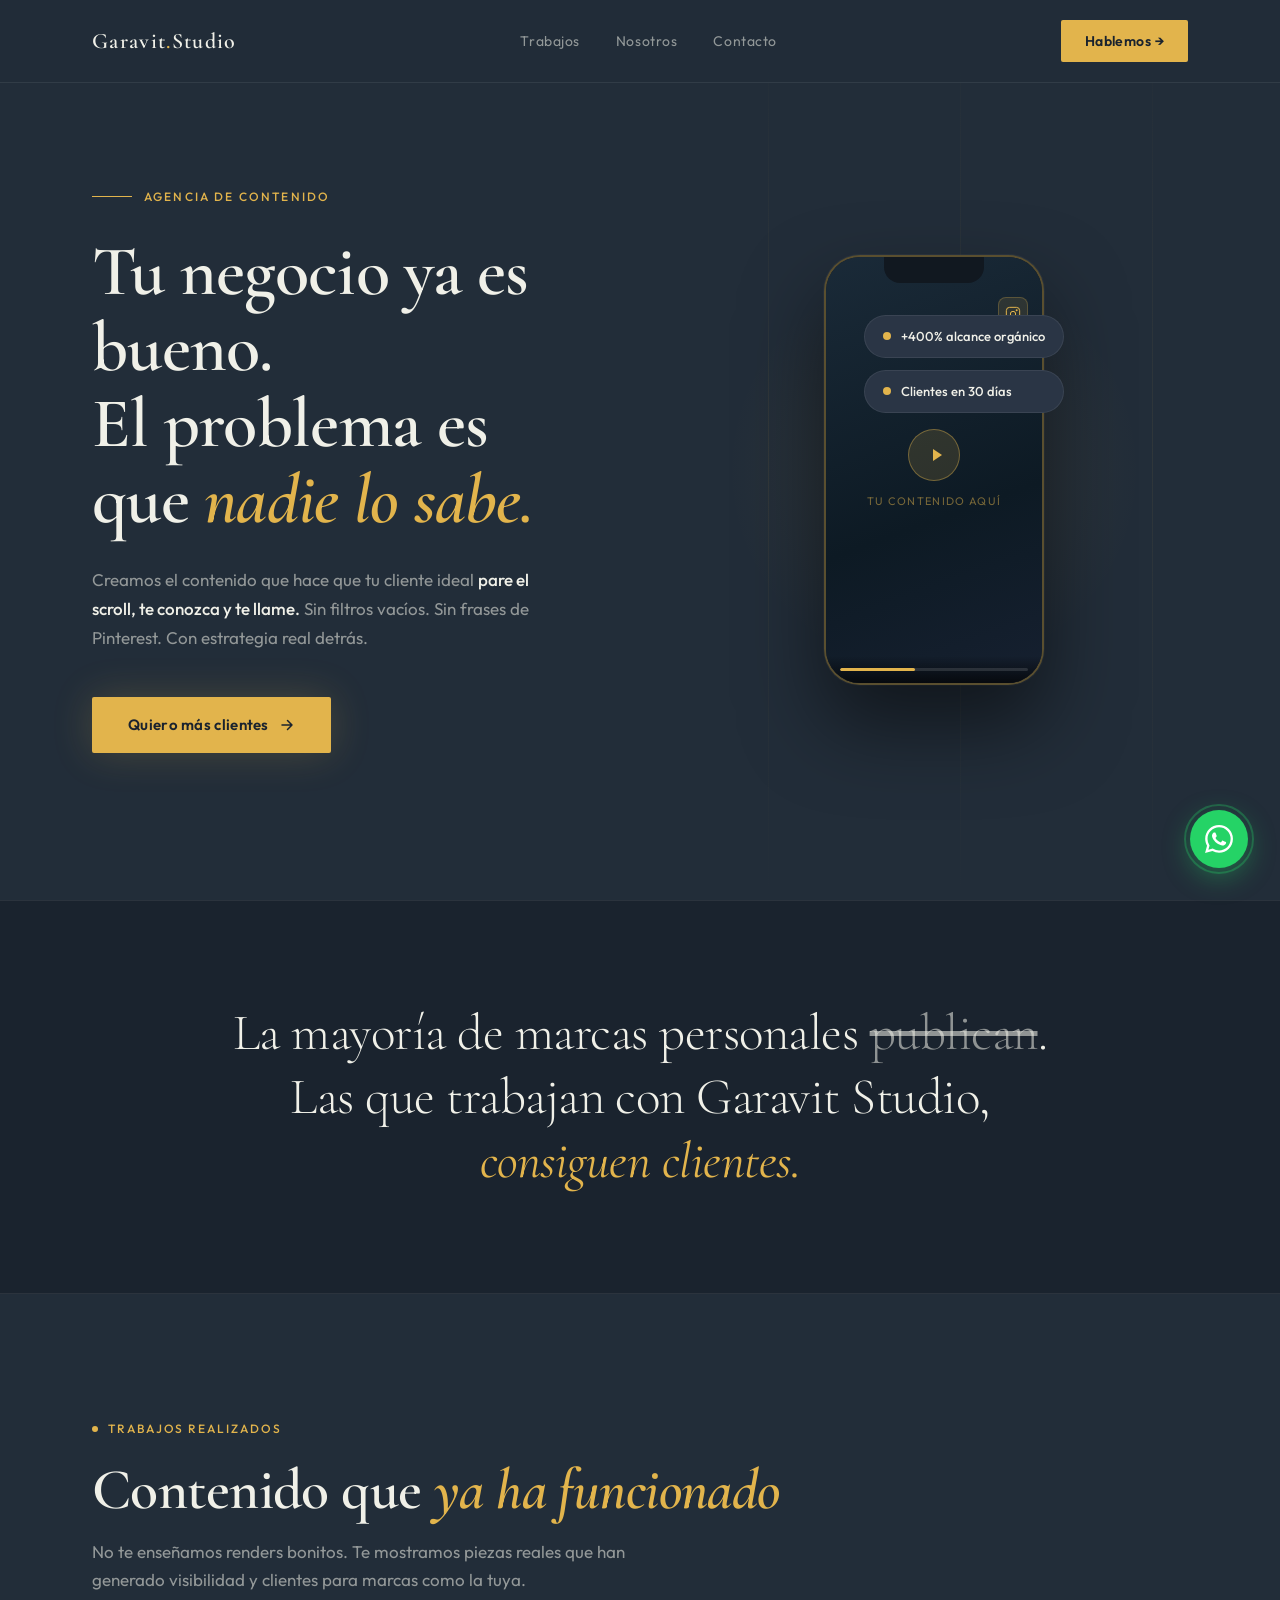
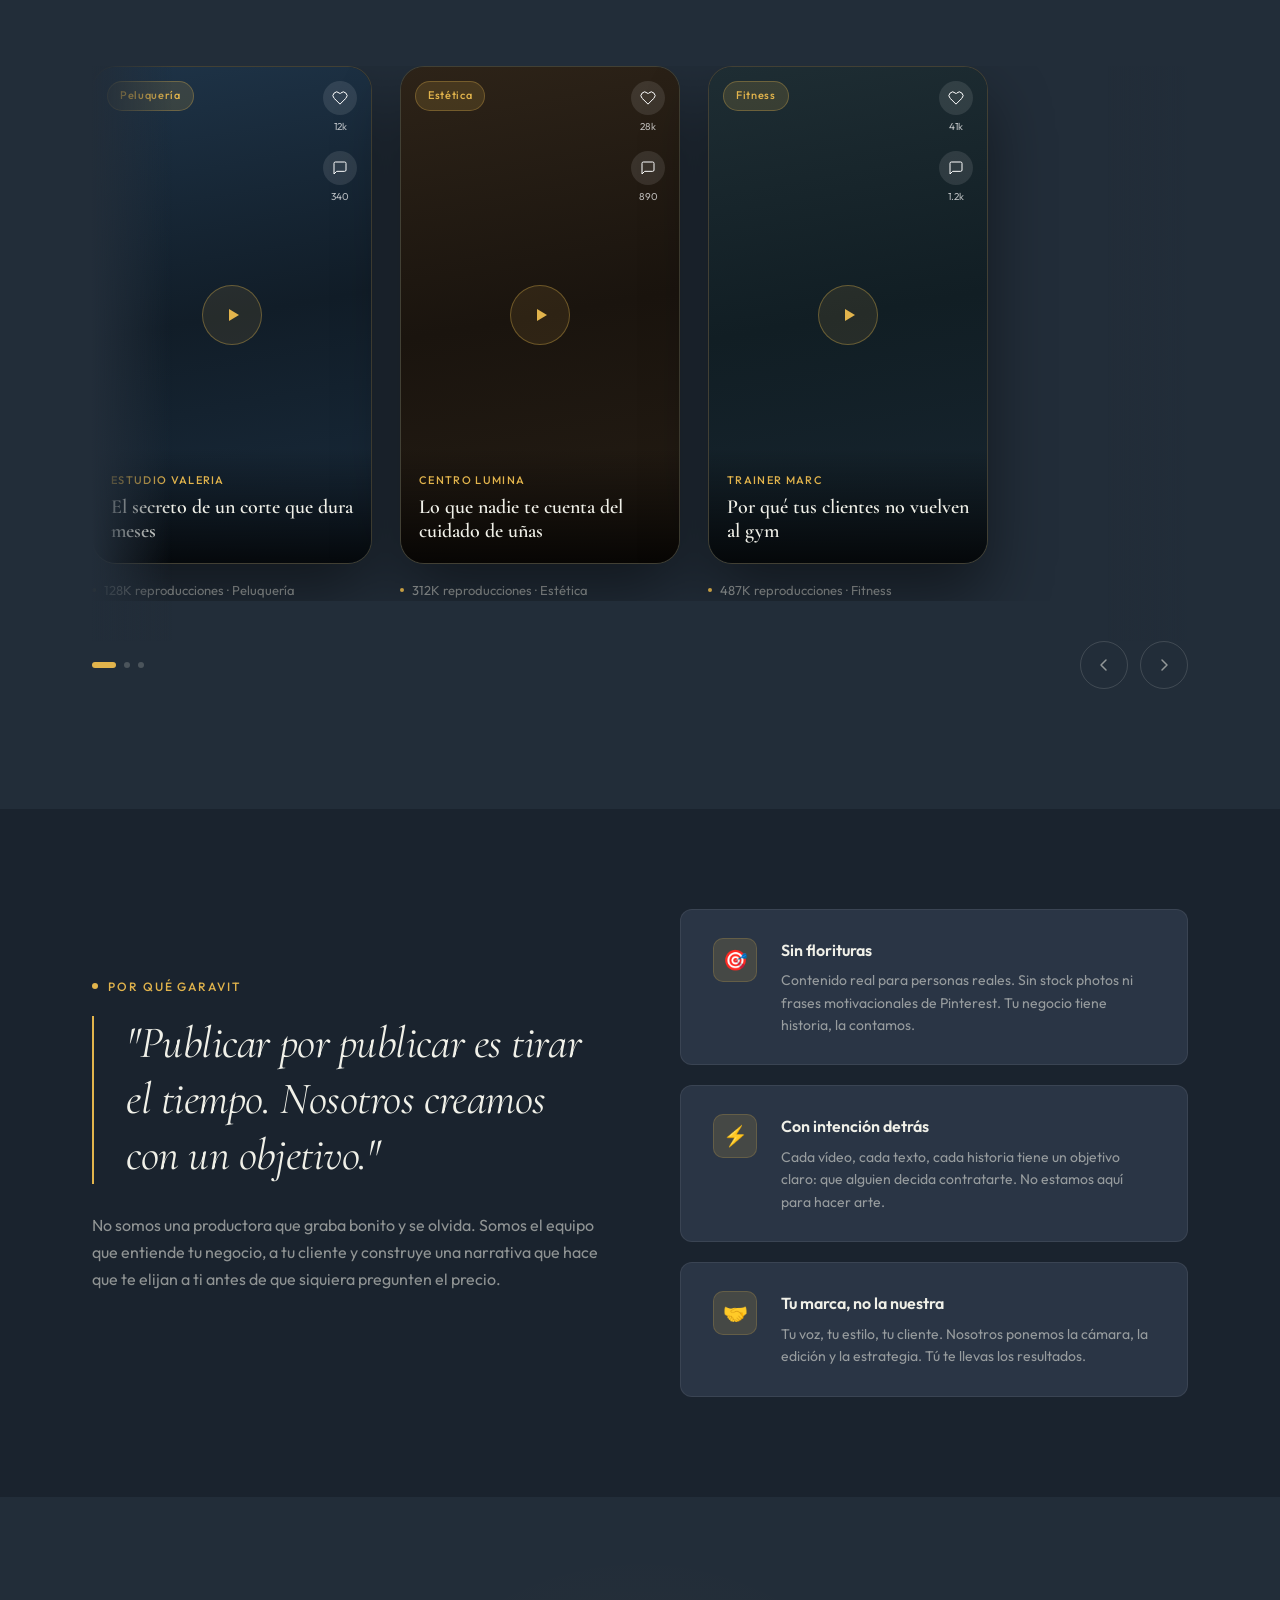
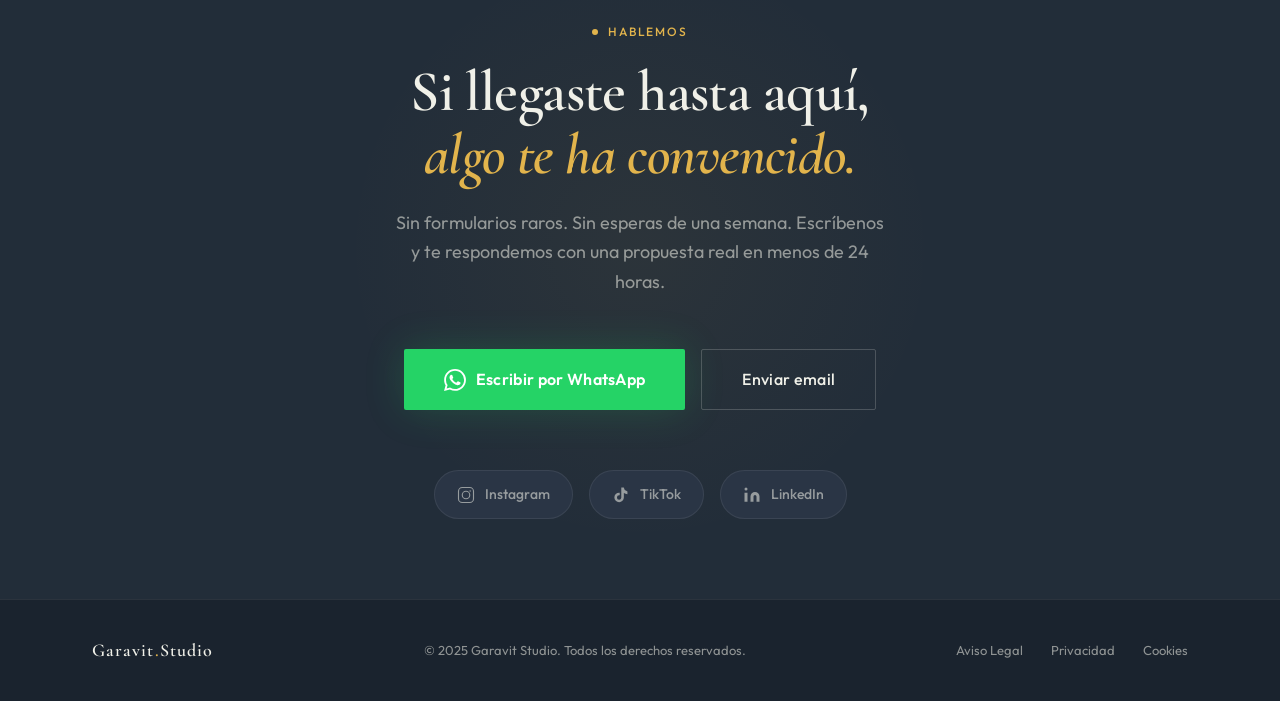
==== index.html @ 22a17174 "Initial commit of Garavit Studio" ====
<!DOCTYPE html>
<html lang="es">
<head>
  <meta charset="UTF-8">
  <meta name="viewport" content="width=device-width, initial-scale=1.0">
  <title>Garavit Studio — Contenido que convierte</title>

  <!-- Google Fonts -->
  <link rel="preconnect" href="https://fonts.googleapis.com">
  <link rel="preconnect" href="https://fonts.gstatic.com" crossorigin>
  <link href="https://fonts.googleapis.com/css2?family=Cormorant+Garamond:ital,wght@0,300;0,400;0,600;1,300;1,400;1,600&family=Outfit:wght@300;400;500;600&display=swap" rel="stylesheet">

  <!-- Estilos -->
  <link rel="stylesheet" href="css/styles.css">
</head>
<body>

<!-- ═══════════════════════════════════════════════
     NAV
═══════════════════════════════════════════════ -->
<nav>
  <div class="inner">
    <a href="#inicio" class="logo">Garavit<span>.</span>Studio</a>
    <ul>
      <li><a href="#trabajos">Trabajos</a></li>
      <li><a href="#diferencial">Nosotros</a></li>
      <li><a href="#contacto">Contacto</a></li>
    </ul>
    <a href="https://wa.me/34643981922?text=Hola%2C%20quiero%20más%20info%20sobre%20Garavit%20Studio"
       class="nav-cta" target="_blank">Hablemos →</a>
  </div>
</nav>

<!-- ═══════════════════════════════════════════════
     HERO
═══════════════════════════════════════════════ -->
<section id="inicio">
  <div class="hero-lines">
    <div class="hero-line"></div>
    <div class="hero-line"></div>
    <div class="hero-line"></div>
  </div>
  <div class="container">
    <div class="hero-grid">

      <!-- Texto -->
      <div>
        <div class="hero-eyebrow reveal">
          <div class="line"></div>
          <span>Agencia de Contenido</span>
        </div>
        <h1 class="reveal reveal-delay-1">
          Tu negocio ya es bueno.<br>
          El problema es que <em>nadie lo sabe.</em>
        </h1>
        <p class="hero-sub reveal reveal-delay-2">
          Creamos el contenido que hace que tu cliente ideal
          <strong>pare el scroll, te conozca y te llame.</strong>
          Sin filtros vacíos. Sin frases de Pinterest.
          Con estrategia real detrás.
        </p>
        <div class="reveal reveal-delay-3">
          <a href="https://wa.me/34643981922?text=Hola%2C%20quiero%20m%C3%A1s%20info"
             class="btn-primary" target="_blank">
            Quiero más clientes
            <svg width="16" height="16" viewBox="0 0 16 16" fill="none">
              <path d="M3 8H13M13 8L8.5 3.5M13 8L8.5 12.5"
                stroke="currentColor" stroke-width="1.5"
                stroke-linecap="round" stroke-linejoin="round"/>
            </svg>
          </a>
        </div>
      </div>

      <!-- Mock teléfono -->
      <div class="hero-visual reveal reveal-delay-2">
        <div class="hero-blob"></div>
        <div class="hero-phone-wrap">
          <div class="phone-frame">
            <div class="phone-notch"></div>
            <div class="phone-video-placeholder">
              <div class="phone-play">
                <svg width="20" height="20" viewBox="0 0 20 20" fill="none">
                  <path d="M7 4L16 10L7 16V4Z" fill="#e2b44c"/>
                </svg>
              </div>
              <span class="phone-label">Tu contenido aquí</span>
            </div>
            <div class="phone-reel-icon">
              <svg width="16" height="16" viewBox="0 0 24 24" fill="none">
                <rect x="2" y="2" width="20" height="20" rx="5"
                  stroke="#e2b44c" stroke-width="1.5"/>
                <circle cx="12" cy="12" r="4"
                  stroke="#e2b44c" stroke-width="1.5"/>
                <circle cx="17.5" cy="6.5" r="1.5" fill="#e2b44c"/>
              </svg>
            </div>
            <div class="phone-bottom">
              <div class="phone-bottom-bar"></div>
            </div>
          </div>
          <div class="stat-pills">
            <div class="stat-pill">
              <div class="stat-dot"></div>
              <span>+400% alcance orgánico</span>
            </div>
            <div class="stat-pill">
              <div class="stat-dot"></div>
              <span>Clientes en 30 días</span>
            </div>
          </div>
        </div>
      </div>

    </div>
  </div>
</section>

<!-- ═══════════════════════════════════════════════
     MANIFESTO
═══════════════════════════════════════════════ -->
<section id="manifesto">
  <div class="container">
    <p class="manifesto-text reveal">
      La mayoría de marcas personales <span class="strike">publican</span>.<br>
      Las que trabajan con Garavit Studio,
      <span class="accent">consiguen clientes.</span>
    </p>
  </div>
</section>

<!-- ═══════════════════════════════════════════════
     TRABAJOS
═══════════════════════════════════════════════ -->
<section id="trabajos">
  <div class="container">
    <div class="section-header">
      <div class="section-tag reveal">
        <div class="dot"></div>
        <span>Trabajos realizados</span>
      </div>
      <h2 class="reveal reveal-delay-1">Contenido que <em>ya ha funcionado</em></h2>
      <p class="section-desc reveal reveal-delay-2">
        No te enseñamos renders bonitos. Te mostramos piezas reales
        que han generado visibilidad y clientes para marcas como la tuya.
      </p>
    </div>

    <!-- SLIDER -->
    <div class="reels-slider-wrap reveal">
      <div class="reels-track-outer" id="reelsOuter">
        <div class="reels-track" id="reelsTrack">

          <!-- REEL 1 -->
          <div class="reel-card">
            <div class="reel-phone">
              <div style="background:linear-gradient(170deg,#1e3347 0%,#111d28 50%,#1a2c3d 100%);
                          position:absolute;inset:0;
                          display:flex;align-items:center;justify-content:center;">
                <div class="reel-play-btn">
                  <svg width="22" height="22" viewBox="0 0 22 22" fill="none">
                    <path d="M8 5L18 11L8 17V5Z" fill="#e2b44c"/>
                  </svg>
                </div>
              </div>
              <div class="reel-tag">Peluquería</div>
              <div class="reel-top">
                <div class="reel-action">
                  <div class="reel-action-icon">
                    <svg width="16" height="16" viewBox="0 0 24 24" fill="none">
                      <path d="M20.84 4.61a5.5 5.5 0 0 0-7.78 0L12 5.67l-1.06-1.06
                               a5.5 5.5 0 0 0-7.78 7.78l1.06 1.06L12 21.23l7.78-7.78
                               1.06-1.06a5.5 5.5 0 0 0 0-7.78z"
                        stroke="#fff" stroke-width="1.5"/>
                    </svg>
                  </div>
                  <span>12k</span>
                </div>
                <div class="reel-action">
                  <div class="reel-action-icon">
                    <svg width="16" height="16" viewBox="0 0 24 24" fill="none">
                      <path d="M21 15a2 2 0 0 1-2 2H7l-4 4V5a2 2 0 0 1 2-2h14a2 2 0 0 1 2 2z"
                        stroke="#fff" stroke-width="1.5"/>
                    </svg>
                  </div>
                  <span>340</span>
                </div>
              </div>
              <div class="reel-overlay">
                <p class="reel-client">Estudio Valeria</p>
                <p class="reel-title">El secreto de un corte que dura meses</p>
              </div>
            </div>
            <div class="reel-meta">
              <div class="reel-meta-dot"></div>
              <span>128K reproducciones · Peluquería</span>
            </div>
          </div>

          <!-- REEL 2 -->
          <div class="reel-card">
            <div class="reel-phone">
              <div style="background:linear-gradient(170deg,#2d2318 0%,#1a140e 50%,#251d14 100%);
                          position:absolute;inset:0;
                          display:flex;align-items:center;justify-content:center;">
                <div class="reel-play-btn">
                  <svg width="22" height="22" viewBox="0 0 22 22" fill="none">
                    <path d="M8 5L18 11L8 17V5Z" fill="#e2b44c"/>
                  </svg>
                </div>
              </div>
              <div class="reel-tag">Estética</div>
              <div class="reel-top">
                <div class="reel-action">
                  <div class="reel-action-icon">
                    <svg width="16" height="16" viewBox="0 0 24 24" fill="none">
                      <path d="M20.84 4.61a5.5 5.5 0 0 0-7.78 0L12 5.67l-1.06-1.06
                               a5.5 5.5 0 0 0-7.78 7.78l1.06 1.06L12 21.23l7.78-7.78
                               1.06-1.06a5.5 5.5 0 0 0 0-7.78z"
                        stroke="#fff" stroke-width="1.5"/>
                    </svg>
                  </div>
                  <span>28k</span>
                </div>
                <div class="reel-action">
                  <div class="reel-action-icon">
                    <svg width="16" height="16" viewBox="0 0 24 24" fill="none">
                      <path d="M21 15a2 2 0 0 1-2 2H7l-4 4V5a2 2 0 0 1 2-2h14a2 2 0 0 1 2 2z"
                        stroke="#fff" stroke-width="1.5"/>
                    </svg>
                  </div>
                  <span>890</span>
                </div>
              </div>
              <div class="reel-overlay">
                <p class="reel-client">Centro Lumina</p>
                <p class="reel-title">Lo que nadie te cuenta del cuidado de uñas</p>
              </div>
            </div>
            <div class="reel-meta">
              <div class="reel-meta-dot"></div>
              <span>312K reproducciones · Estética</span>
            </div>
          </div>

          <!-- REEL 3 -->
          <div class="reel-card">
            <div class="reel-phone">
              <div style="background:linear-gradient(170deg,#1e2d33 0%,#111e24 50%,#172530 100%);
                          position:absolute;inset:0;
                          display:flex;align-items:center;justify-content:center;">
                <div class="reel-play-btn">
                  <svg width="22" height="22" viewBox="0 0 22 22" fill="none">
                    <path d="M8 5L18 11L8 17V5Z" fill="#e2b44c"/>
                  </svg>
                </div>
              </div>
              <div class="reel-tag">Fitness</div>
              <div class="reel-top">
                <div class="reel-action">
                  <div class="reel-action-icon">
                    <svg width="16" height="16" viewBox="0 0 24 24" fill="none">
                      <path d="M20.84 4.61a5.5 5.5 0 0 0-7.78 0L12 5.67l-1.06-1.06
                               a5.5 5.5 0 0 0-7.78 7.78l1.06 1.06L12 21.23l7.78-7.78
                               1.06-1.06a5.5 5.5 0 0 0 0-7.78z"
                        stroke="#fff" stroke-width="1.5"/>
                    </svg>
                  </div>
                  <span>41k</span>
                </div>
                <div class="reel-action">
                  <div class="reel-action-icon">
                    <svg width="16" height="16" viewBox="0 0 24 24" fill="none">
                      <path d="M21 15a2 2 0 0 1-2 2H7l-4 4V5a2 2 0 0 1 2-2h14a2 2 0 0 1 2 2z"
                        stroke="#fff" stroke-width="1.5"/>
                    </svg>
                  </div>
                  <span>1.2k</span>
                </div>
              </div>
              <div class="reel-overlay">
                <p class="reel-client">Trainer Marc</p>
                <p class="reel-title">Por qué tus clientes no vuelven al gym</p>
              </div>
            </div>
            <div class="reel-meta">
              <div class="reel-meta-dot"></div>
              <span>487K reproducciones · Fitness</span>
            </div>
          </div>

        </div><!-- /reelsTrack -->
      </div><!-- /reelsOuter -->

      <!-- Controles slider -->
      <div class="slider-nav">
        <div class="slider-dots" id="sliderDots">
          <div class="slider-dot active" data-index="0"></div>
          <div class="slider-dot"        data-index="1"></div>
          <div class="slider-dot"        data-index="2"></div>
        </div>
        <div class="slider-arrows">
          <button class="slider-arrow" id="prevBtn" aria-label="Anterior">
            <svg width="18" height="18" viewBox="0 0 18 18" fill="none">
              <path d="M11 4L6 9L11 14"
                stroke="currentColor" stroke-width="1.5"
                stroke-linecap="round" stroke-linejoin="round"/>
            </svg>
          </button>
          <button class="slider-arrow" id="nextBtn" aria-label="Siguiente">
            <svg width="18" height="18" viewBox="0 0 18 18" fill="none">
              <path d="M7 4L12 9L7 14"
                stroke="currentColor" stroke-width="1.5"
                stroke-linecap="round" stroke-linejoin="round"/>
            </svg>
          </button>
        </div>
      </div>

    </div><!-- /reels-slider-wrap -->
  </div>
</section>

<!-- ═══════════════════════════════════════════════
     DIFERENCIAL
═══════════════════════════════════════════════ -->
<section id="diferencial">
  <div class="container">
    <div class="diff-grid">

      <div>
        <div class="section-tag reveal">
          <div class="dot"></div>
          <span>Por qué Garavit</span>
        </div>
        <blockquote class="diff-quote reveal reveal-delay-1">
          "Publicar por publicar es tirar el tiempo. Nosotros creamos con un objetivo."
        </blockquote>
        <p class="diff-sub reveal reveal-delay-2">
          No somos una productora que graba bonito y se olvida.
          Somos el equipo que entiende tu negocio, a tu cliente
          y construye una narrativa que hace que te elijan a ti
          antes de que siquiera pregunten el precio.
        </p>
      </div>

      <div class="diff-cards">
        <div class="diff-card reveal reveal-delay-1">
          <div class="diff-icon">🎯</div>
          <div>
            <p class="diff-card-title">Sin florituras</p>
            <p class="diff-card-text">
              Contenido real para personas reales. Sin stock photos ni frases
              motivacionales de Pinterest. Tu negocio tiene historia, la contamos.
            </p>
          </div>
        </div>
        <div class="diff-card reveal reveal-delay-2">
          <div class="diff-icon">⚡</div>
          <div>
            <p class="diff-card-title">Con intención detrás</p>
            <p class="diff-card-text">
              Cada vídeo, cada texto, cada historia tiene un objetivo claro:
              que alguien decida contratarte. No estamos aquí para hacer arte.
            </p>
          </div>
        </div>
        <div class="diff-card reveal reveal-delay-3">
          <div class="diff-icon">🤝</div>
          <div>
            <p class="diff-card-title">Tu marca, no la nuestra</p>
            <p class="diff-card-text">
              Tu voz, tu estilo, tu cliente. Nosotros ponemos la cámara,
              la edición y la estrategia. Tú te llevas los resultados.
            </p>
          </div>
        </div>
      </div>

    </div>
  </div>
</section>

<!-- ═══════════════════════════════════════════════
     CONTACTO
═══════════════════════════════════════════════ -->
<section id="contacto">
  <div class="contact-glow"></div>
  <div class="container">
    <div class="contact-inner">

      <div class="section-tag reveal" style="justify-content:center;">
        <div class="dot"></div>
        <span>Hablemos</span>
      </div>
      <h2 class="reveal reveal-delay-1">
        Si llegaste hasta aquí,<br>
        <em>algo te ha convencido.</em>
      </h2>
      <p class="reveal reveal-delay-2">
        Sin formularios raros. Sin esperas de una semana.
        Escríbenos y te respondemos con una propuesta real en menos de 24 horas.
      </p>

      <div class="contact-actions reveal reveal-delay-3">
        <a href="https://wa.me/34643981922?text=Hola%2C%20me%20interesa%20Garavit%20Studio"
           class="btn-whatsapp" target="_blank">
          <svg width="22" height="22" viewBox="0 0 24 24" fill="white">
            <path d="M17.472 14.382c-.297-.149-1.758-.867-2.03-.967-.273-.099-.471-.148-.67.15
                     -.197.297-.767.966-.94 1.164-.173.199-.347.223-.644.075-.297-.15-1.255-.463
                     -2.39-1.475-.883-.788-1.48-1.761-1.653-2.059-.173-.297-.018-.458.13-.606
                     .134-.133.298-.347.446-.52.149-.174.198-.298.298-.497.099-.198.05-.371
                     -.025-.52-.075-.149-.669-1.612-.916-2.207-.242-.579-.487-.5-.669-.51
                     -.173-.008-.371-.01-.57-.01-.198 0-.52.074-.792.372-.272.297-1.04 1.016
                     -1.04 2.479 0 1.462 1.065 2.875 1.213 3.074.149.198 2.096 3.2 5.077 4.487
                     .709.306 1.262.489 1.694.625.712.227 1.36.195 1.871.118.571-.085 1.758-.719
                     2.006-1.413.248-.694.248-1.289.173-1.413-.074-.124-.272-.198-.57-.347
                     m-5.421 7.403h-.004a9.87 9.87 0 01-5.031-1.378l-.361-.214-3.741.982
                     .998-3.648-.235-.374a9.86 9.86 0 01-1.51-5.26c.001-5.45 4.436-9.884
                     9.888-9.884 2.64 0 5.122 1.03 6.988 2.898a9.825 9.825 0 012.893 6.994
                     c-.003 5.45-4.437 9.884-9.885 9.884m8.413-18.297A11.815 11.815 0
                     0012.05 0C5.495 0 .16 5.335.157 11.892c0 2.096.547 4.142 1.588 5.945
                     L.057 24l6.305-1.654a11.882 11.882 0 005.683 1.448h.005c6.554 0
                     11.89-5.335 11.893-11.893a11.821 11.821 0 00-3.48-8.413Z"/>
          </svg>
          Escribir por WhatsApp
        </a>
        <a href="mailto:hola@garavitstudio.com" class="btn-outline">
          Enviar email
        </a>
      </div>

      <div class="social-row reveal reveal-delay-4">
        <a href="https://instagram.com/garavitstudio" class="social-link" target="_blank">
          <svg viewBox="0 0 24 24" fill="none" stroke="currentColor" stroke-width="1.5">
            <rect x="2" y="2" width="20" height="20" rx="5"/>
            <circle cx="12" cy="12" r="5"/>
            <circle cx="17.5" cy="6.5" r="1" fill="currentColor" stroke="none"/>
          </svg>
          Instagram
        </a>
        <a href="https://tiktok.com/@garavitstudio" class="social-link" target="_blank">
          <svg viewBox="0 0 24 24" fill="currentColor">
            <path d="M19.59 6.69a4.83 4.83 0 01-3.77-4.25V2h-3.45v13.67a2.89 2.89 0
                     01-2.88 2.5 2.89 2.89 0 01-2.89-2.89 2.89 2.89 0 012.89-2.89
                     c.28 0 .54.04.79.1V9.01a6.27 6.27 0 00-.79-.05 6.34 6.34 0
                     00-6.34 6.34 6.34 6.34 0 006.34 6.34 6.34 6.34 0 006.33-6.34
                     V9.35a8.16 8.16 0 004.77 1.52V7.42a4.85 4.85 0 01-1-.73z"/>
          </svg>
          TikTok
        </a>
        <a href="https://linkedin.com/company/garavitstudio" class="social-link" target="_blank">
          <svg viewBox="0 0 24 24" fill="currentColor">
            <path d="M16 8a6 6 0 016 6v7h-4v-7a2 2 0 00-2-2 2 2 0 00-2 2v7h-4v-7a6 6 0 016-6zM2 9h4v12H2z"/>
            <circle cx="4" cy="4" r="2"/>
          </svg>
          LinkedIn
        </a>
      </div>

    </div>
  </div>
</section>

<!-- ═══════════════════════════════════════════════
     FOOTER
═══════════════════════════════════════════════ -->
<footer>
  <div class="footer-inner">
    <a href="#inicio" class="footer-logo">Garavit<span>.</span>Studio</a>
    <p class="footer-copy">© 2025 Garavit Studio. Todos los derechos reservados.</p>
    <div class="footer-links">
      <a href="aviso-legal.html">Aviso Legal</a>
      <a href="politica-privacidad.html">Privacidad</a>
      <a href="politica-cookies.html">Cookies</a>
    </div>
  </div>
</footer>

<!-- ═══════════════════════════════════════════════
     WHATSAPP FLOTANTE
═══════════════════════════════════════════════ -->
<a href="https://wa.me/34643981922?text=Hola%2C%20quiero%20info%20sobre%20Garavit%20Studio"
   class="wa-float" target="_blank" aria-label="WhatsApp">
  <div class="wa-tooltip">¿Hablamos? → Sin compromiso</div>
  <svg width="28" height="28" viewBox="0 0 24 24" fill="white">
    <path d="M17.472 14.382c-.297-.149-1.758-.867-2.03-.967-.273-.099-.471-.148-.67.15
             -.197.297-.767.966-.94 1.164-.173.199-.347.223-.644.075-.297-.15-1.255-.463
             -2.39-1.475-.883-.788-1.48-1.761-1.653-2.059-.173-.297-.018-.458.13-.606
             .134-.133.298-.347.446-.52.149-.174.198-.298.298-.497.099-.198.05-.371
             -.025-.52-.075-.149-.669-1.612-.916-2.207-.242-.579-.487-.5-.669-.51
             -.173-.008-.371-.01-.57-.01-.198 0-.52.074-.792.372-.272.297-1.04 1.016
             -1.04 2.479 0 1.462 1.065 2.875 1.213 3.074.149.198 2.096 3.2 5.077 4.487
             .709.306 1.262.489 1.694.625.712.227 1.36.195 1.871.118.571-.085 1.758-.719
             2.006-1.413.248-.694.248-1.289.173-1.413-.074-.124-.272-.198-.57-.347
             m-5.421 7.403h-.004a9.87 9.87 0 01-5.031-1.378l-.361-.214-3.741.982
             .998-3.648-.235-.374a9.86 9.86 0 01-1.51-5.26c.001-5.45 4.436-9.884
             9.888-9.884 2.64 0 5.122 1.03 6.988 2.898a9.825 9.825 0 012.893 6.994
             c-.003 5.45-4.437 9.884-9.885 9.884m8.413-18.297A11.815 11.815 0
             0012.05 0C5.495 0 .16 5.335.157 11.892c0 2.096.547 4.142 1.588 5.945
             L.057 24l6.305-1.654a11.882 11.882 0 005.683 1.448h.005c6.554 0
             11.89-5.335 11.893-11.893a11.821 11.821 0 00-3.48-8.413Z"/>
  </svg>
</a>

<!-- Script -->
<script src="js/main.js"></script>
</body>
</html>
---- css/styles.css ----
*, *::before, *::after { box-sizing: border-box; margin: 0; padding: 0; }

:root {
  --bg: #222d39;
  --bg-dark: #1a232e;
  --bg-light: #2a3545;
  --text: #f0f0e8;
  --text-muted: rgba(240,240,232,0.55);
  --gold: #e2b44c;
  --gold-light: #f0cc78;
  --gold-dim: rgba(226,180,76,0.15);
  --border: rgba(240,240,232,0.08);
}

html { scroll-behavior: smooth; }

body {
  background: var(--bg);
  color: var(--text);
  font-family: 'Outfit', sans-serif;
  font-weight: 400;
  line-height: 1.6;
  overflow-x: hidden;
}

.container { max-width: 1160px; margin: 0 auto; padding: 0 32px; }

/* ─── NAV ─────────────────────────────────────── */
nav {
  position: fixed; top: 0; left: 0; right: 0;
  z-index: 100;
  padding: 20px 0;
  background: rgba(34,45,57,0.85);
  backdrop-filter: blur(18px);
  border-bottom: 1px solid var(--border);
  transition: padding 0.3s;
}
nav .inner {
  display: flex; align-items: center; justify-content: space-between;
  max-width: 1160px; margin: 0 auto; padding: 0 32px;
}
.logo {
  font-family: 'Cormorant Garamond', serif;
  font-size: 22px; font-weight: 600; letter-spacing: 0.06em;
  color: var(--text); text-decoration: none;
}
.logo span { color: var(--gold); }
nav ul { display: flex; gap: 36px; list-style: none; }
nav ul a {
  font-size: 14px; font-weight: 400; color: var(--text-muted);
  text-decoration: none; letter-spacing: 0.04em;
  transition: color 0.2s;
}
nav ul a:hover { color: var(--text); }
.nav-cta {
  background: var(--gold); color: #1a232e;
  font-family: 'Outfit', sans-serif;
  font-size: 14px; font-weight: 600;
  padding: 10px 24px; border-radius: 2px;
  text-decoration: none; letter-spacing: 0.03em;
  transition: background 0.2s, transform 0.15s;
}
.nav-cta:hover { background: var(--gold-light); transform: translateY(-1px); }

/* ─── HERO ────────────────────────────────────── */
#inicio {
  min-height: 100vh;
  display: flex; align-items: center;
  padding: 120px 0 80px;
  position: relative; overflow: hidden;
}
.hero-grid {
  display: grid; grid-template-columns: 1fr 1fr;
  align-items: center; gap: 80px;
}
.hero-eyebrow {
  display: flex; align-items: center; gap: 12px;
  margin-bottom: 28px;
}
.hero-eyebrow .line { width: 40px; height: 1px; background: var(--gold); }
.hero-eyebrow span {
  font-size: 12px; font-weight: 500; letter-spacing: 0.18em;
  text-transform: uppercase; color: var(--gold);
}
h1 {
  font-family: 'Cormorant Garamond', serif;
  font-size: clamp(44px, 5.5vw, 72px);
  font-weight: 600; line-height: 1.08;
  letter-spacing: -0.01em;
  margin-bottom: 28px;
}
h1 em { font-style: italic; color: var(--gold); }
.hero-sub {
  font-size: 17px; line-height: 1.7;
  color: var(--text-muted); max-width: 480px;
  margin-bottom: 44px;
}
.hero-sub strong { color: var(--text); font-weight: 500; }

.btn-primary {
  display: inline-flex; align-items: center; gap: 10px;
  background: var(--gold); color: #1a232e;
  font-family: 'Outfit', sans-serif;
  font-size: 15px; font-weight: 600;
  padding: 16px 36px; border-radius: 2px;
  text-decoration: none; letter-spacing: 0.02em;
  transition: background 0.2s, transform 0.15s, box-shadow 0.2s;
  box-shadow: 0 0 40px rgba(226,180,76,0.2);
}
.btn-primary:hover {
  background: var(--gold-light);
  transform: translateY(-2px);
  box-shadow: 0 8px 40px rgba(226,180,76,0.35);
}
.btn-primary svg { transition: transform 0.2s; }
.btn-primary:hover svg { transform: translateX(4px); }

.hero-visual {
  position: relative; display: flex;
  justify-content: center; align-items: center;
}
.hero-phone-wrap {
  position: relative; z-index: 2;
  animation: float 6s ease-in-out infinite;
}
@keyframes float {
  0%,100% { transform: translateY(0px); }
  50% { transform: translateY(-16px); }
}
.phone-frame {
  width: 220px; height: 430px;
  background: #111820;
  border-radius: 36px;
  border: 2px solid rgba(226,180,76,0.35);
  overflow: hidden; position: relative;
  box-shadow: 0 40px 80px rgba(0,0,0,0.5), 0 0 0 1px rgba(255,255,255,0.04);
}
.phone-notch {
  position: absolute; top: 0; left: 50%; transform: translateX(-50%);
  width: 100px; height: 26px;
  background: #111820; border-radius: 0 0 16px 16px;
  z-index: 3;
}
.phone-video-placeholder {
  width: 100%; height: 100%;
  background: linear-gradient(160deg, #1a2a38 0%, #0d1a24 60%, #162030 100%);
  display: flex; flex-direction: column;
  align-items: center; justify-content: center; gap: 12px;
}
.phone-play {
  width: 52px; height: 52px; border-radius: 50%;
  background: rgba(226,180,76,0.15);
  border: 1.5px solid rgba(226,180,76,0.4);
  display: flex; align-items: center; justify-content: center;
}
.phone-play svg { margin-left: 4px; }
.phone-label {
  font-size: 11px; letter-spacing: 0.12em;
  text-transform: uppercase; color: rgba(226,180,76,0.5);
}
.phone-reel-icon {
  position: absolute; top: 40px; right: 14px;
  background: rgba(226,180,76,0.12);
  border: 1px solid rgba(226,180,76,0.25);
  border-radius: 8px; padding: 6px;
}
.phone-bottom {
  position: absolute; bottom: 0; left: 0; right: 0;
  padding: 12px 14px;
  background: linear-gradient(to top, rgba(0,0,0,0.7) 0%, transparent 100%);
}
.phone-bottom-bar {
  height: 3px; border-radius: 2px;
  background: rgba(255,255,255,0.12); overflow: hidden;
}
.phone-bottom-bar::after {
  content:''; display: block; height: 100%;
  width: 40%; background: var(--gold); border-radius: 2px;
}
.hero-blob {
  position: absolute; width: 420px; height: 420px; border-radius: 50%;
  background: radial-gradient(circle, rgba(226,180,76,0.08) 0%, transparent 70%);
  top: 50%; left: 50%; transform: translate(-50%,-50%);
}
.stat-pills {
  position: absolute; right: -20px; top: 60px;
  display: flex; flex-direction: column; gap: 12px; z-index: 3;
}
.stat-pill {
  background: var(--bg-light);
  border: 1px solid var(--border);
  border-radius: 40px;
  padding: 10px 18px;
  display: flex; align-items: center; gap: 10px;
  white-space: nowrap;
  backdrop-filter: blur(8px);
}
.stat-dot { width: 8px; height: 8px; border-radius: 50%; background: var(--gold); }
.stat-pill span { font-size: 13px; font-weight: 500; }

/* ─── HERO DECORATION ─────────────────────────── */
.hero-lines {
  position: absolute; right: 0; top: 0; bottom: 0;
  width: 50%; pointer-events: none; overflow: hidden;
}
.hero-line {
  position: absolute;
  width: 1px; height: 100%;
  background: linear-gradient(to bottom, transparent, rgba(226,180,76,0.07), transparent);
}
.hero-line:nth-child(1) { left: 20%; }
.hero-line:nth-child(2) { left: 50%; }
.hero-line:nth-child(3) { left: 80%; }

/* ─── MANIFESTO ───────────────────────────────── */
#manifesto {
  padding: 100px 0;
  border-top: 1px solid var(--border);
  border-bottom: 1px solid var(--border);
  text-align: center;
  background: var(--bg-dark);
}
.manifesto-text {
  font-family: 'Cormorant Garamond', serif;
  font-size: clamp(28px, 4vw, 52px);
  font-weight: 300; line-height: 1.25;
  max-width: 860px; margin: 0 auto;
  letter-spacing: -0.01em;
}
.manifesto-text .accent { font-style: italic; color: var(--gold); font-weight: 400; }
.manifesto-text .strike { text-decoration: line-through; color: var(--text-muted); }

/* ─── TRABAJOS ────────────────────────────────── */
#trabajos { padding: 120px 0; }

.section-header { margin-bottom: 72px; }
.section-tag {
  display: inline-flex; align-items: center; gap: 10px;
  margin-bottom: 20px;
}
.section-tag .dot { width: 6px; height: 6px; border-radius: 50%; background: var(--gold); }
.section-tag span {
  font-size: 12px; font-weight: 500;
  letter-spacing: 0.16em; text-transform: uppercase;
  color: var(--gold);
}
h2 {
  font-family: 'Cormorant Garamond', serif;
  font-size: clamp(36px, 4.5vw, 58px);
  font-weight: 600; line-height: 1.1;
  letter-spacing: -0.01em; margin-bottom: 16px;
}
h2 em { font-style: italic; color: var(--gold); }
.section-desc {
  font-size: 17px; color: var(--text-muted);
  max-width: 540px; line-height: 1.65;
}

/* ─── SLIDER ─────────────────────────────────── */
.reels-slider-wrap { position: relative; }
.reels-track-outer {
  overflow: hidden;
  border-radius: 4px;
  cursor: grab;
  user-select: none;
}
.reels-track-outer:active { cursor: grabbing; }
.reels-track {
  display: flex;
  gap: 28px;
  transition: transform 0.45s cubic-bezier(0.23, 1, 0.32, 1);
  will-change: transform;
}
.reel-card {
  flex: 0 0 280px;
  position: relative;
  transition: transform 0.4s cubic-bezier(0.23, 1, 0.32, 1);
}
.reel-card:hover { transform: translateY(-10px); }

.slider-nav {
  display: flex; align-items: center; justify-content: space-between;
  margin-top: 40px;
}
.slider-dots { display: flex; gap: 8px; align-items: center; }
.slider-dot {
  width: 6px; height: 6px; border-radius: 50%;
  background: rgba(240,240,232,0.2);
  cursor: pointer;
  transition: background 0.2s, transform 0.2s, width 0.2s;
}
.slider-dot.active { background: var(--gold); width: 24px; border-radius: 3px; }
.slider-arrows { display: flex; gap: 12px; }
.slider-arrow {
  width: 48px; height: 48px; border-radius: 50%;
  border: 1.5px solid rgba(240,240,232,0.15);
  background: transparent;
  display: flex; align-items: center; justify-content: center;
  cursor: pointer; color: var(--text-muted);
  transition: border-color 0.2s, color 0.2s, background 0.2s, transform 0.15s;
}
.slider-arrow:hover {
  border-color: var(--gold);
  color: var(--gold);
  background: var(--gold-dim);
  transform: scale(1.05);
}
.slider-arrow:disabled { opacity: 0.25; cursor: default; pointer-events: none; }

.reels-slider-wrap::before,
.reels-slider-wrap::after {
  content: '';
  position: absolute; top: 0; bottom: 48px;
  width: 80px; z-index: 2; pointer-events: none;
}
.reels-slider-wrap::before {
  left: 0;
  background: linear-gradient(to right, var(--bg) 0%, transparent 100%);
}
.reels-slider-wrap::after {
  right: 0;
  background: linear-gradient(to left, var(--bg) 0%, transparent 100%);
}

.reel-phone {
  width: 100%; aspect-ratio: 9/16;
  background: var(--bg-dark);
  border-radius: 24px;
  border: 1.5px solid rgba(226,180,76,0.2);
  overflow: hidden; position: relative;
  box-shadow: 0 32px 64px rgba(0,0,0,0.45);
  transition: border-color 0.3s, box-shadow 0.3s;
}
.reel-card:hover .reel-phone {
  border-color: rgba(226,180,76,0.5);
  box-shadow: 0 40px 80px rgba(0,0,0,0.55), 0 0 40px rgba(226,180,76,0.08);
}
.reel-phone video, .phone-frame video {
  width: 100%;
  height: 100%;
  object-fit: cover;
  position: absolute;
  top: 0;
  left: 0;
  z-index: 0;
}
.reel-play-btn {
  width: 60px; height: 60px; border-radius: 50%;
  background: rgba(226,180,76,0.1);
  border: 1.5px solid rgba(226,180,76,0.35);
  display: flex; align-items: center; justify-content: center;
  transition: background 0.2s, transform 0.2s;
}
.reel-card:hover .reel-play-btn { background: rgba(226,180,76,0.2); transform: scale(1.1); }
.reel-overlay {
  position: absolute; bottom: 0; left: 0; right: 0;
  padding: 24px 18px 20px;
  background: linear-gradient(to top, rgba(0,0,0,0.8) 0%, transparent 100%);
}
.reel-client {
  font-size: 11px; font-weight: 500;
  letter-spacing: 0.12em; text-transform: uppercase;
  color: var(--gold); margin-bottom: 5px;
}
.reel-title {
  font-family: 'Cormorant Garamond', serif;
  font-size: 20px; font-weight: 600; line-height: 1.2;
}
.reel-top {
  position: absolute; top: 14px; right: 14px;
  display: flex; flex-direction: column; gap: 16px;
  align-items: center;
}
.reel-action { display: flex; flex-direction: column; align-items: center; gap: 4px; }
.reel-action-icon {
  width: 34px; height: 34px; border-radius: 50%;
  background: rgba(255,255,255,0.1);
  display: flex; align-items: center; justify-content: center;
}
.reel-action span { font-size: 10px; color: rgba(255,255,255,0.7); }
.reel-tag {
  position: absolute; top: 14px; left: 14px;
  background: rgba(226,180,76,0.15);
  border: 1px solid rgba(226,180,76,0.3);
  border-radius: 20px;
  padding: 5px 12px;
  font-size: 11px; font-weight: 500;
  color: var(--gold); letter-spacing: 0.06em;
}
.reel-meta {
  padding: 16px 0 0;
  display: flex; align-items: center; gap: 8px;
}
.reel-meta-dot { width: 4px; height: 4px; border-radius: 50%; background: var(--gold); }
.reel-meta span { font-size: 13px; color: var(--text-muted); }

/* ─── DIFERENCIAL ─────────────────────────────── */
#diferencial { padding: 100px 0; background: var(--bg-dark); }
.diff-grid {
  display: grid; grid-template-columns: 1fr 1fr;
  gap: 80px; align-items: center;
}
.diff-quote {
  font-family: 'Cormorant Garamond', serif;
  font-size: clamp(28px, 3.5vw, 46px);
  font-weight: 400; line-height: 1.25;
  letter-spacing: -0.01em;
  border-left: 2px solid var(--gold);
  padding-left: 32px; margin-bottom: 28px;
  font-style: italic;
}
.diff-sub { font-size: 16px; color: var(--text-muted); line-height: 1.7; margin-bottom: 40px; }
.diff-cards { display: flex; flex-direction: column; gap: 20px; }
.diff-card {
  background: var(--bg-light);
  border: 1px solid var(--border);
  border-radius: 12px;
  padding: 28px 32px;
  display: flex; gap: 24px; align-items: flex-start;
  transition: border-color 0.2s, transform 0.3s;
}
.diff-card:hover { border-color: rgba(226,180,76,0.3); transform: translateX(6px); }
.diff-icon {
  width: 44px; height: 44px; border-radius: 10px; flex-shrink: 0;
  background: var(--gold-dim);
  border: 1px solid rgba(226,180,76,0.2);
  display: flex; align-items: center; justify-content: center;
  font-size: 20px;
}
.diff-card-title { font-size: 16px; font-weight: 600; margin-bottom: 6px; }
.diff-card-text { font-size: 14px; color: var(--text-muted); line-height: 1.6; }

/* ─── CONTACTO ────────────────────────────────── */
#contacto {
  padding: 120px 0 80px;
  text-align: center; position: relative; overflow: hidden;
}
.contact-glow {
  position: absolute; width: 600px; height: 600px; border-radius: 50%;
  background: radial-gradient(circle, rgba(226,180,76,0.05) 0%, transparent 70%);
  top: 50%; left: 50%; transform: translate(-50%,-50%);
  pointer-events: none;
}
.contact-inner { position: relative; z-index: 1; }
.contact-inner h2 { max-width: 720px; margin: 0 auto 20px; }
.contact-inner p {
  font-size: 18px; color: var(--text-muted);
  max-width: 500px; margin: 0 auto 52px;
  line-height: 1.65;
}
.contact-actions {
  display: flex; align-items: center; justify-content: center;
  gap: 16px; flex-wrap: wrap; margin-bottom: 60px;
}
.btn-whatsapp {
  display: inline-flex; align-items: center; gap: 10px;
  background: #25D366; color: #fff;
  font-family: 'Outfit', sans-serif;
  font-size: 16px; font-weight: 600;
  padding: 18px 40px; border-radius: 2px;
  text-decoration: none; letter-spacing: 0.02em;
  transition: filter 0.2s, transform 0.15s;
  box-shadow: 0 0 40px rgba(37,211,102,0.2);
}
.btn-whatsapp:hover { filter: brightness(1.1); transform: translateY(-2px); }
.btn-outline {
  display: inline-flex; align-items: center; gap: 10px;
  background: transparent; color: var(--text);
  font-family: 'Outfit', sans-serif;
  font-size: 16px; font-weight: 500;
  padding: 17px 40px; border-radius: 2px;
  border: 1.5px solid rgba(240,240,232,0.2);
  text-decoration: none; letter-spacing: 0.02em;
  transition: border-color 0.2s, color 0.2s;
}
.btn-outline:hover { border-color: var(--gold); color: var(--gold); }

.social-row {
  display: flex; align-items: center; justify-content: center;
  gap: 16px;
}
.social-link {
  display: flex; align-items: center; gap: 10px;
  background: var(--bg-light);
  border: 1px solid var(--border);
  border-radius: 40px;
  padding: 12px 22px;
  text-decoration: none;
  color: var(--text-muted);
  font-size: 14px; font-weight: 500;
  transition: border-color 0.2s, color 0.2s, background 0.2s;
}
.social-link:hover { border-color: var(--gold); color: var(--gold); background: var(--gold-dim); }
.social-link svg { width: 18px; height: 18px; }

/* ─── FOOTER ──────────────────────────────────── */
footer {
  border-top: 1px solid var(--border);
  padding: 36px 0;
  background: var(--bg-dark);
}
.footer-inner {
  display: flex; align-items: center;
  justify-content: space-between;
  max-width: 1160px; margin: 0 auto; padding: 0 32px;
}
.footer-logo {
  font-family: 'Cormorant Garamond', serif;
  font-size: 18px; font-weight: 600;
  color: var(--text); letter-spacing: 0.06em;
  text-decoration: none;
}
.footer-logo span { color: var(--gold); }
.footer-copy { font-size: 13px; color: var(--text-muted); }
.footer-links { display: flex; gap: 28px; }
.footer-links a {
  font-size: 13px; color: var(--text-muted);
  text-decoration: none; transition: color 0.2s;
}
.footer-links a:hover { color: var(--gold); }

/* ─── WHATSAPP FLOTANTE ───────────────────────── */
.wa-float {
  position: fixed; bottom: 32px; right: 32px; z-index: 999;
  width: 58px; height: 58px; border-radius: 50%;
  background: #25D366;
  display: flex; align-items: center; justify-content: center;
  text-decoration: none;
  box-shadow: 0 8px 28px rgba(37,211,102,0.4);
  transition: transform 0.2s, box-shadow 0.2s;
}
.wa-float:hover { transform: scale(1.1); box-shadow: 0 12px 36px rgba(37,211,102,0.5); }
.wa-float::before {
  content: '';
  position: absolute; inset: -6px;
  border-radius: 50%;
  border: 2px solid rgba(37,211,102,0.3);
  animation: wa-pulse 2.5s ease-out infinite;
}
@keyframes wa-pulse {
  0% { transform: scale(0.9); opacity: 0.8; }
  70% { transform: scale(1.25); opacity: 0; }
  100% { opacity: 0; }
}
.wa-tooltip {
  position: absolute; right: 72px;
  background: var(--bg-light);
  border: 1px solid var(--border);
  border-radius: 8px;
  padding: 8px 14px;
  font-size: 13px; font-weight: 500;
  white-space: nowrap;
  opacity: 0; pointer-events: none;
  transform: translateX(8px);
  transition: opacity 0.2s, transform 0.2s;
}
.wa-float:hover .wa-tooltip { opacity: 1; transform: translateX(0); }

/* ─── SCROLL REVEAL ───────────────────────────── */
.reveal {
  opacity: 0;
  transform: translateY(32px);
  transition: opacity 0.7s cubic-bezier(0.23,1,0.32,1), transform 0.7s cubic-bezier(0.23,1,0.32,1);
}
.reveal.visible { opacity: 1; transform: translateY(0); }
.reveal-delay-1 { transition-delay: 0.1s; }
.reveal-delay-2 { transition-delay: 0.2s; }
.reveal-delay-3 { transition-delay: 0.3s; }
.reveal-delay-4 { transition-delay: 0.45s; }

/* ─── RESPONSIVE ──────────────────────────────── */
@media (max-width: 900px) {
  .hero-grid { grid-template-columns: 1fr; gap: 60px; }
  .hero-visual { display: none; }
  .reel-card { flex: 0 0 240px; }
  .diff-grid { grid-template-columns: 1fr; gap: 48px; }
  nav ul { display: none; }
  .footer-inner { flex-direction: column; gap: 16px; text-align: center; }
  .footer-links { justify-content: center; }
}
@media (max-width: 600px) {
  .container { padding: 0 20px; }
  .contact-actions { flex-direction: column; align-items: stretch; }
  .btn-whatsapp, .btn-outline { justify-content: center; }
  .social-row { flex-direction: column; gap: 10px; }
}
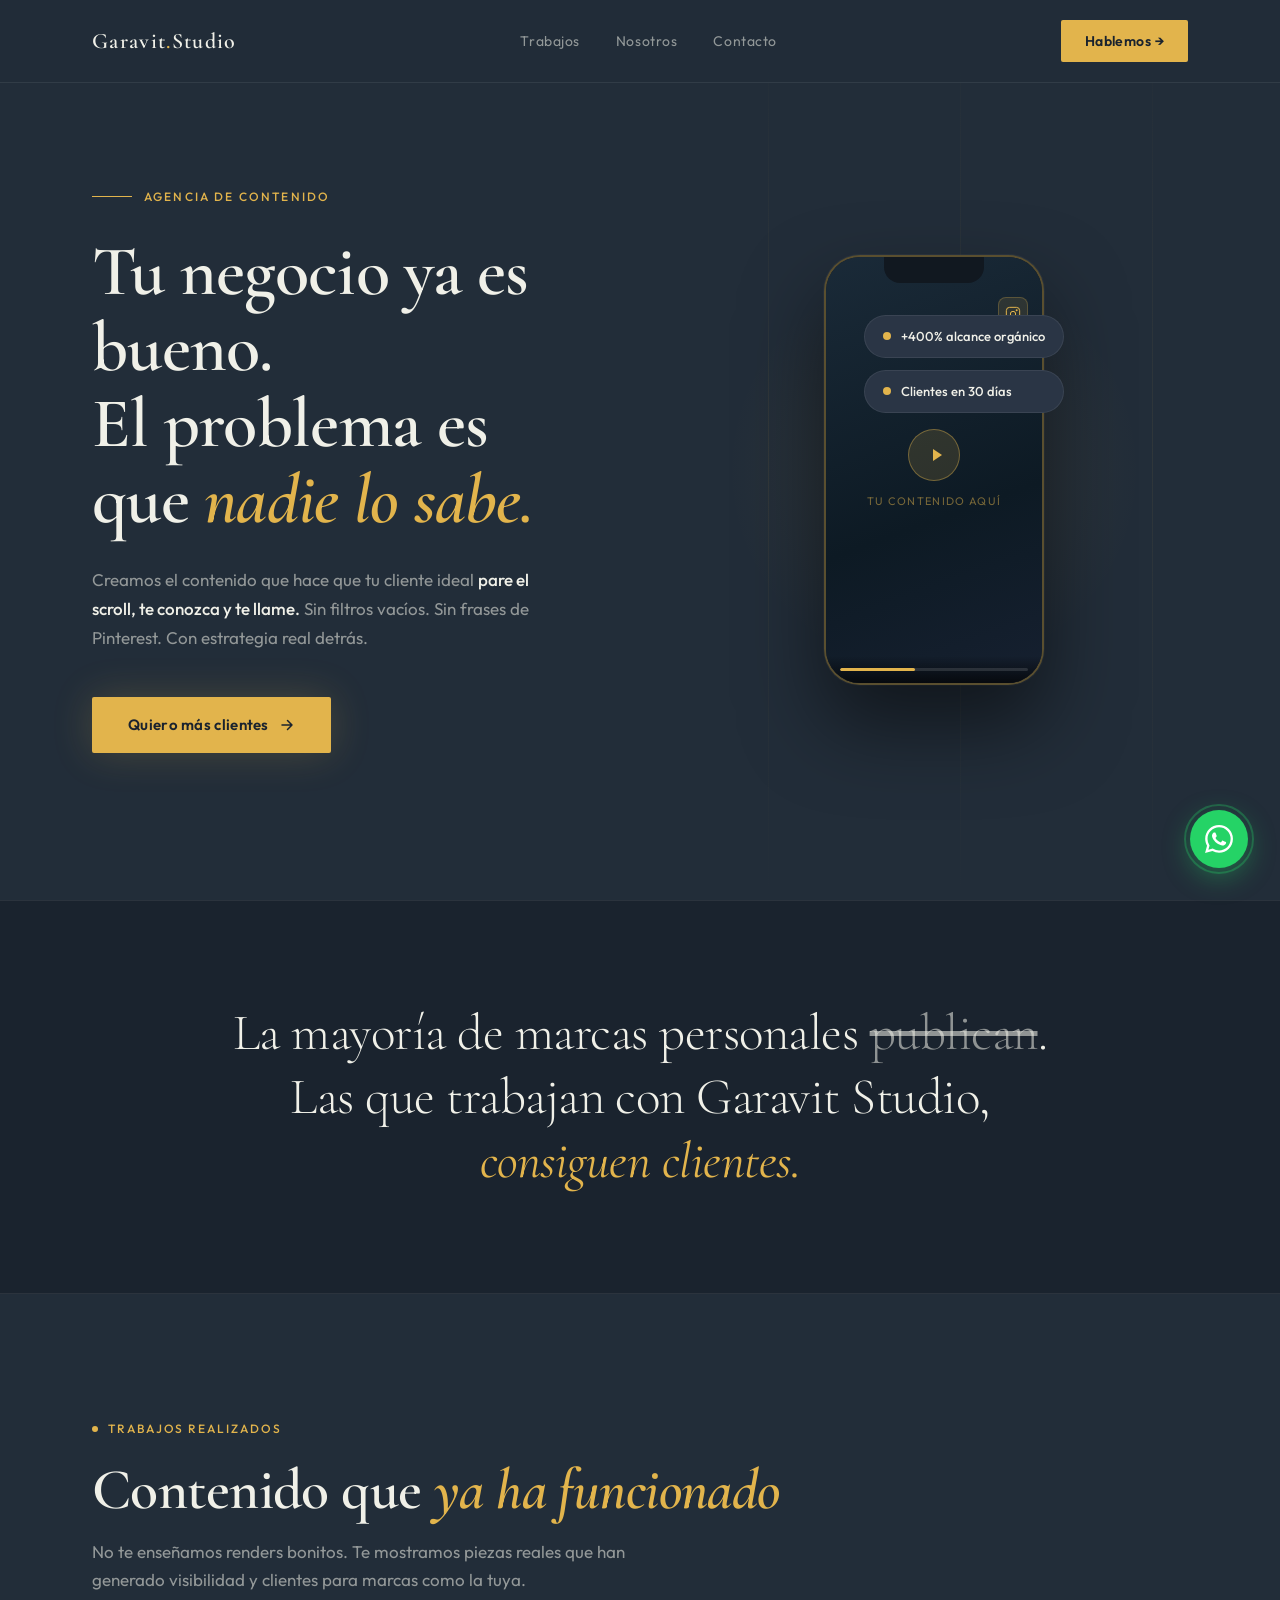
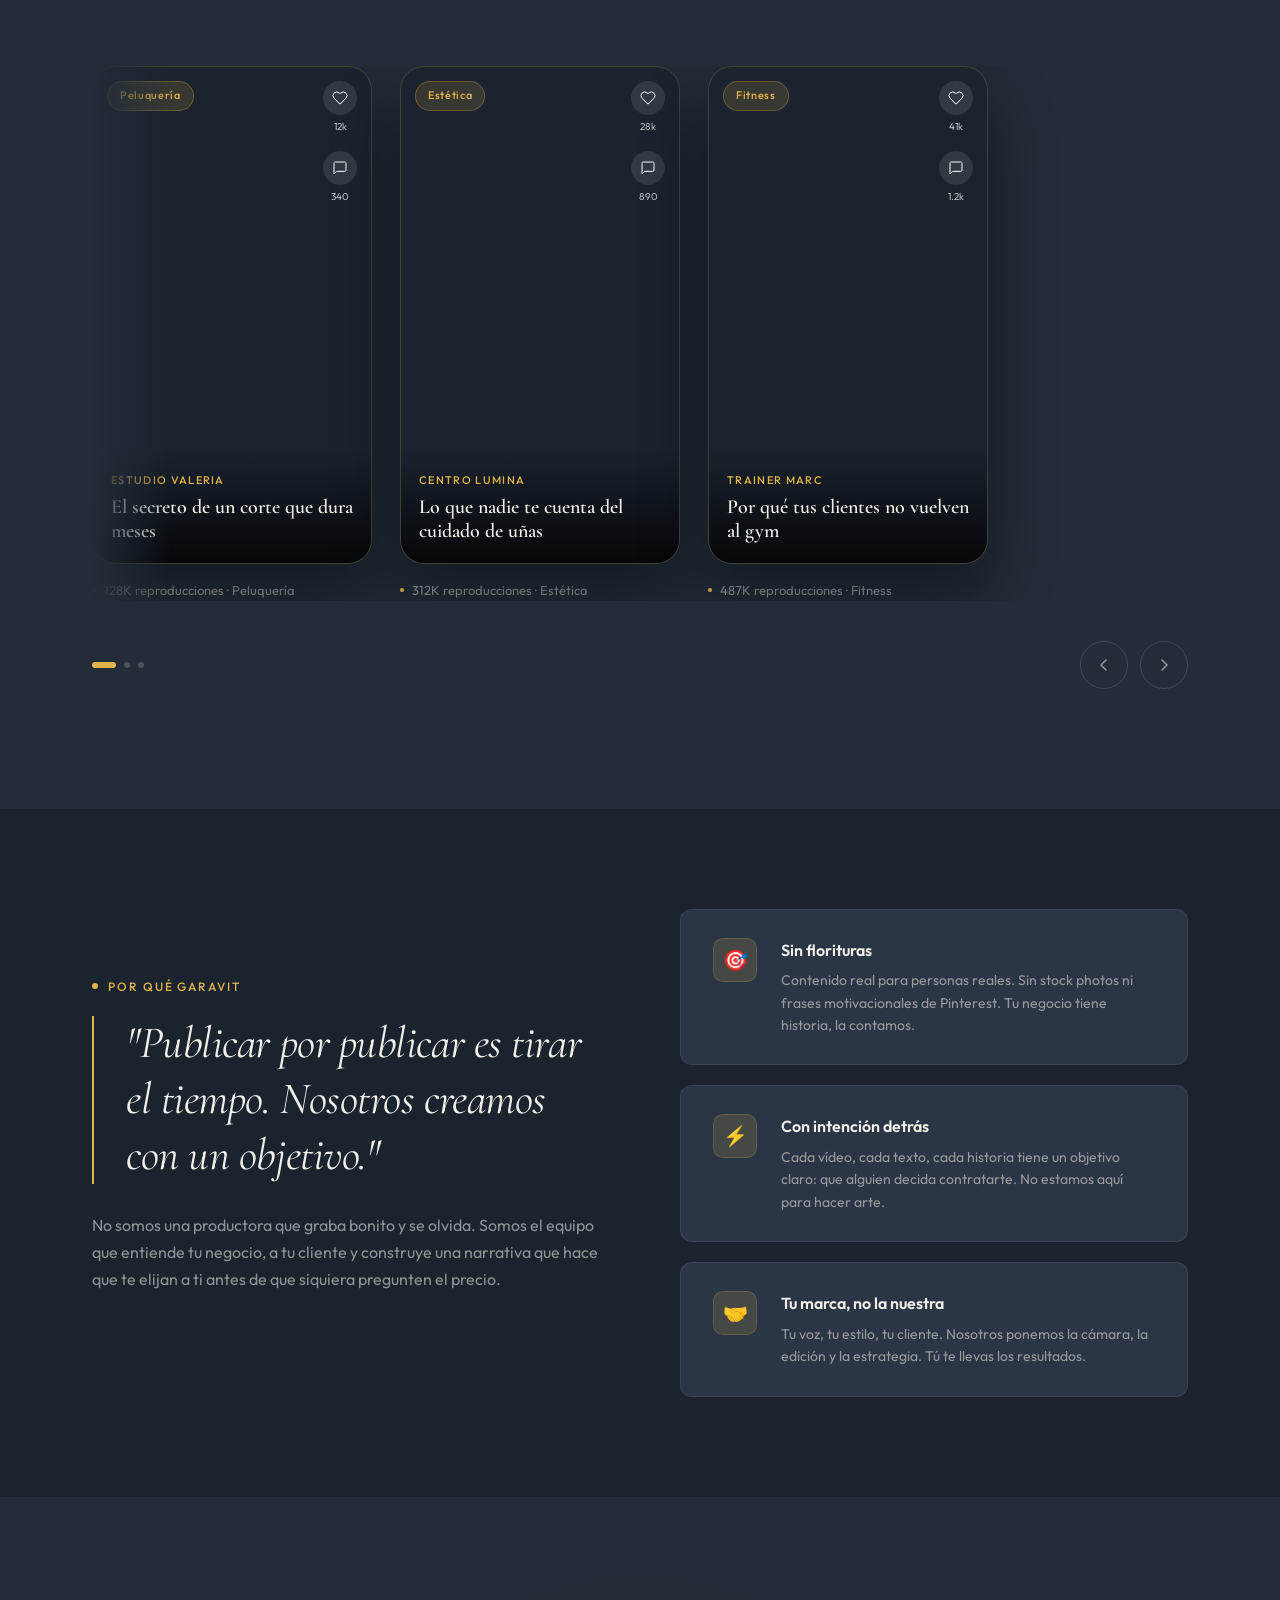
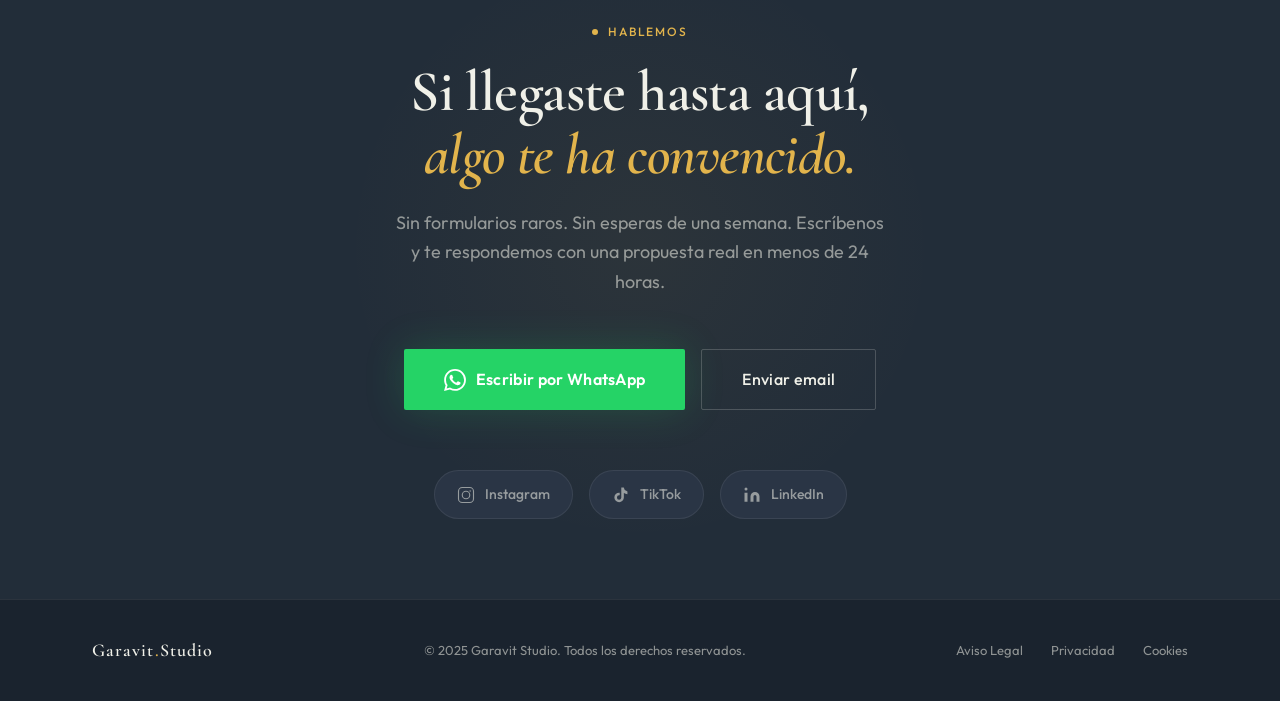
==== commit a7e8741f: "Add videos to slider" ====
--- a/index.html
+++ b/index.html
@@ -154,15 +154,7 @@
           <!-- REEL 1 -->
           <div class="reel-card">
             <div class="reel-phone">
-              <div style="background:linear-gradient(170deg,#1e3347 0%,#111d28 50%,#1a2c3d 100%);
-                          position:absolute;inset:0;
-                          display:flex;align-items:center;justify-content:center;">
-                <div class="reel-play-btn">
-                  <svg width="22" height="22" viewBox="0 0 22 22" fill="none">
-                    <path d="M8 5L18 11L8 17V5Z" fill="#e2b44c"/>
-                  </svg>
-                </div>
-              </div>
+              <video src="videos/Cejas2%20F.mp4" autoplay loop muted playsinline></video>
               <div class="reel-tag">Peluquería</div>
               <div class="reel-top">
                 <div class="reel-action">
@@ -200,15 +192,7 @@
           <!-- REEL 2 -->
           <div class="reel-card">
             <div class="reel-phone">
-              <div style="background:linear-gradient(170deg,#2d2318 0%,#1a140e 50%,#251d14 100%);
-                          position:absolute;inset:0;
-                          display:flex;align-items:center;justify-content:center;">
-                <div class="reel-play-btn">
-                  <svg width="22" height="22" viewBox="0 0 22 22" fill="none">
-                    <path d="M8 5L18 11L8 17V5Z" fill="#e2b44c"/>
-                  </svg>
-                </div>
-              </div>
+              <video src="videos/Linaje%20F.mp4" autoplay loop muted playsinline></video>
               <div class="reel-tag">Estética</div>
               <div class="reel-top">
                 <div class="reel-action">
@@ -246,15 +230,7 @@
           <!-- REEL 3 -->
           <div class="reel-card">
             <div class="reel-phone">
-              <div style="background:linear-gradient(170deg,#1e2d33 0%,#111e24 50%,#172530 100%);
-                          position:absolute;inset:0;
-                          display:flex;align-items:center;justify-content:center;">
-                <div class="reel-play-btn">
-                  <svg width="22" height="22" viewBox="0 0 22 22" fill="none">
-                    <path d="M8 5L18 11L8 17V5Z" fill="#e2b44c"/>
-                  </svg>
-                </div>
-              </div>
+              <video src="videos/laser%20globo%20F.mp4" autoplay loop muted playsinline></video>
               <div class="reel-tag">Fitness</div>
               <div class="reel-top">
                 <div class="reel-action">
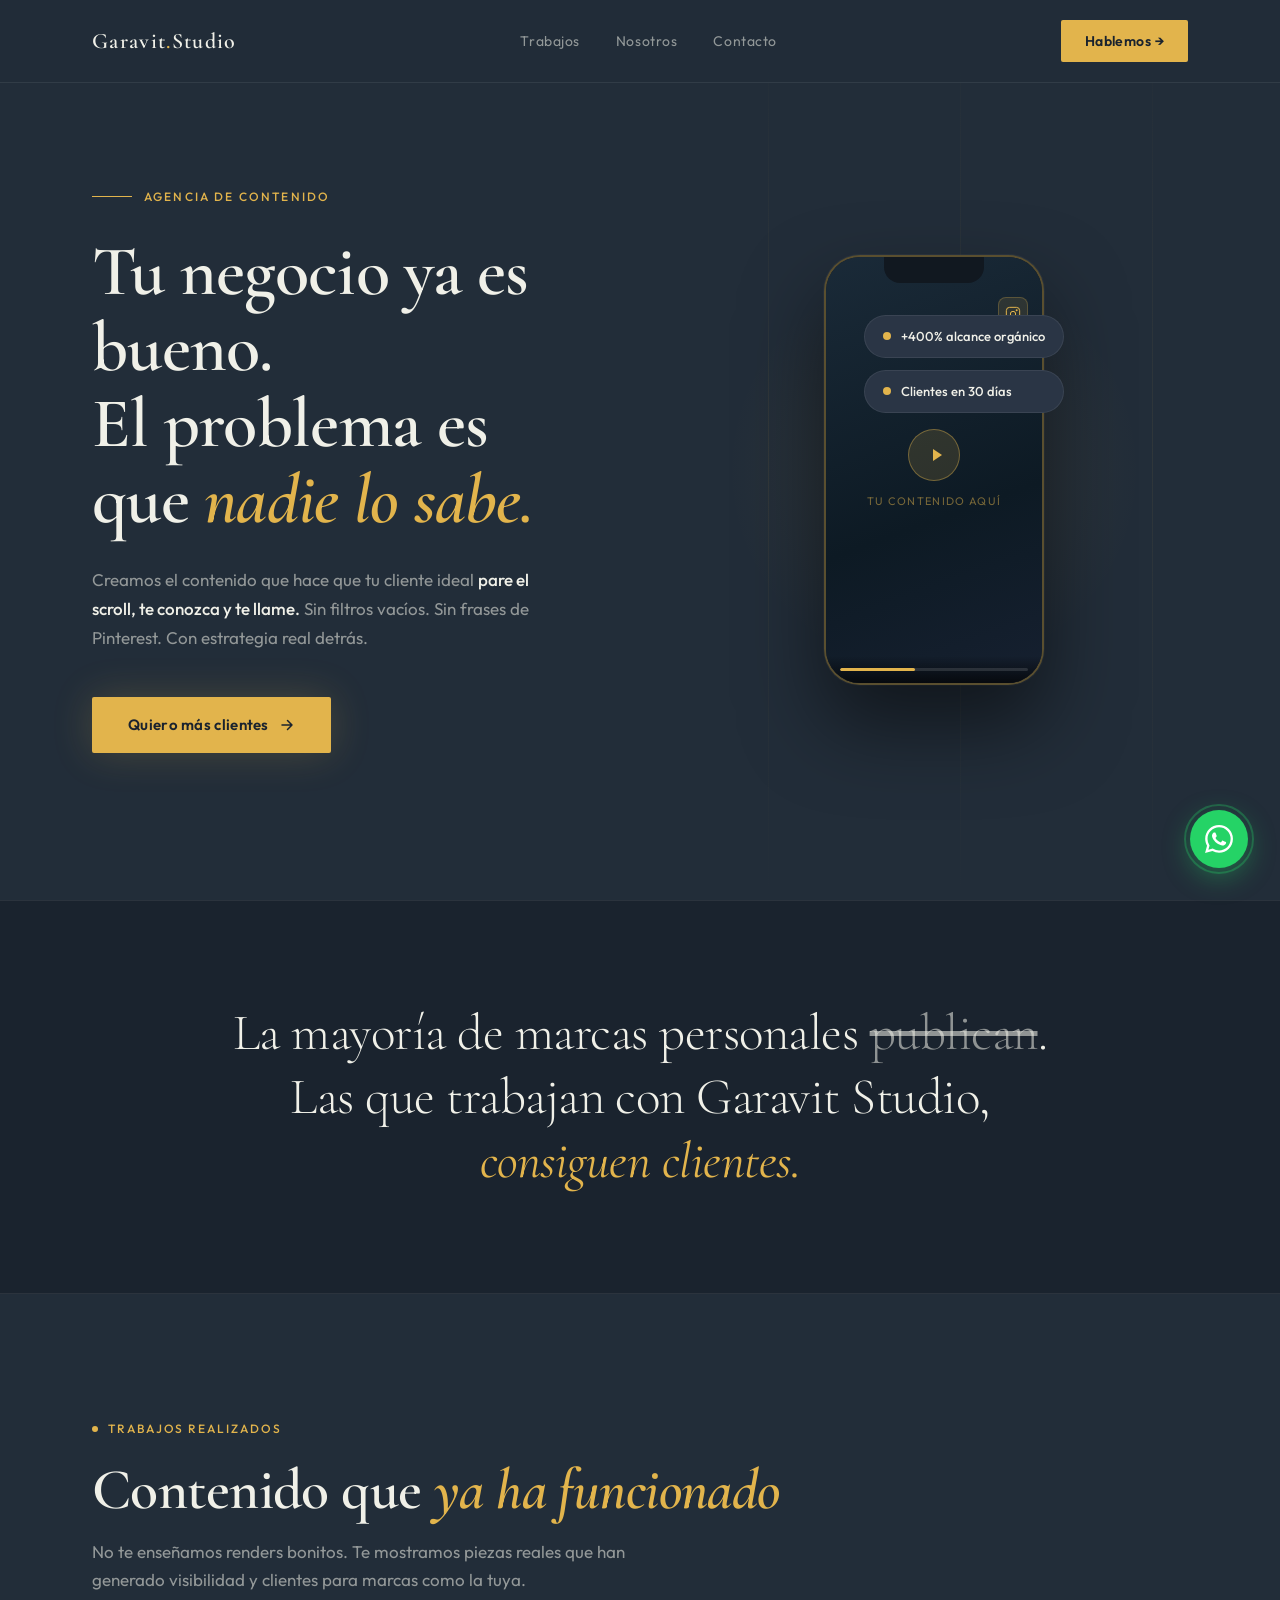
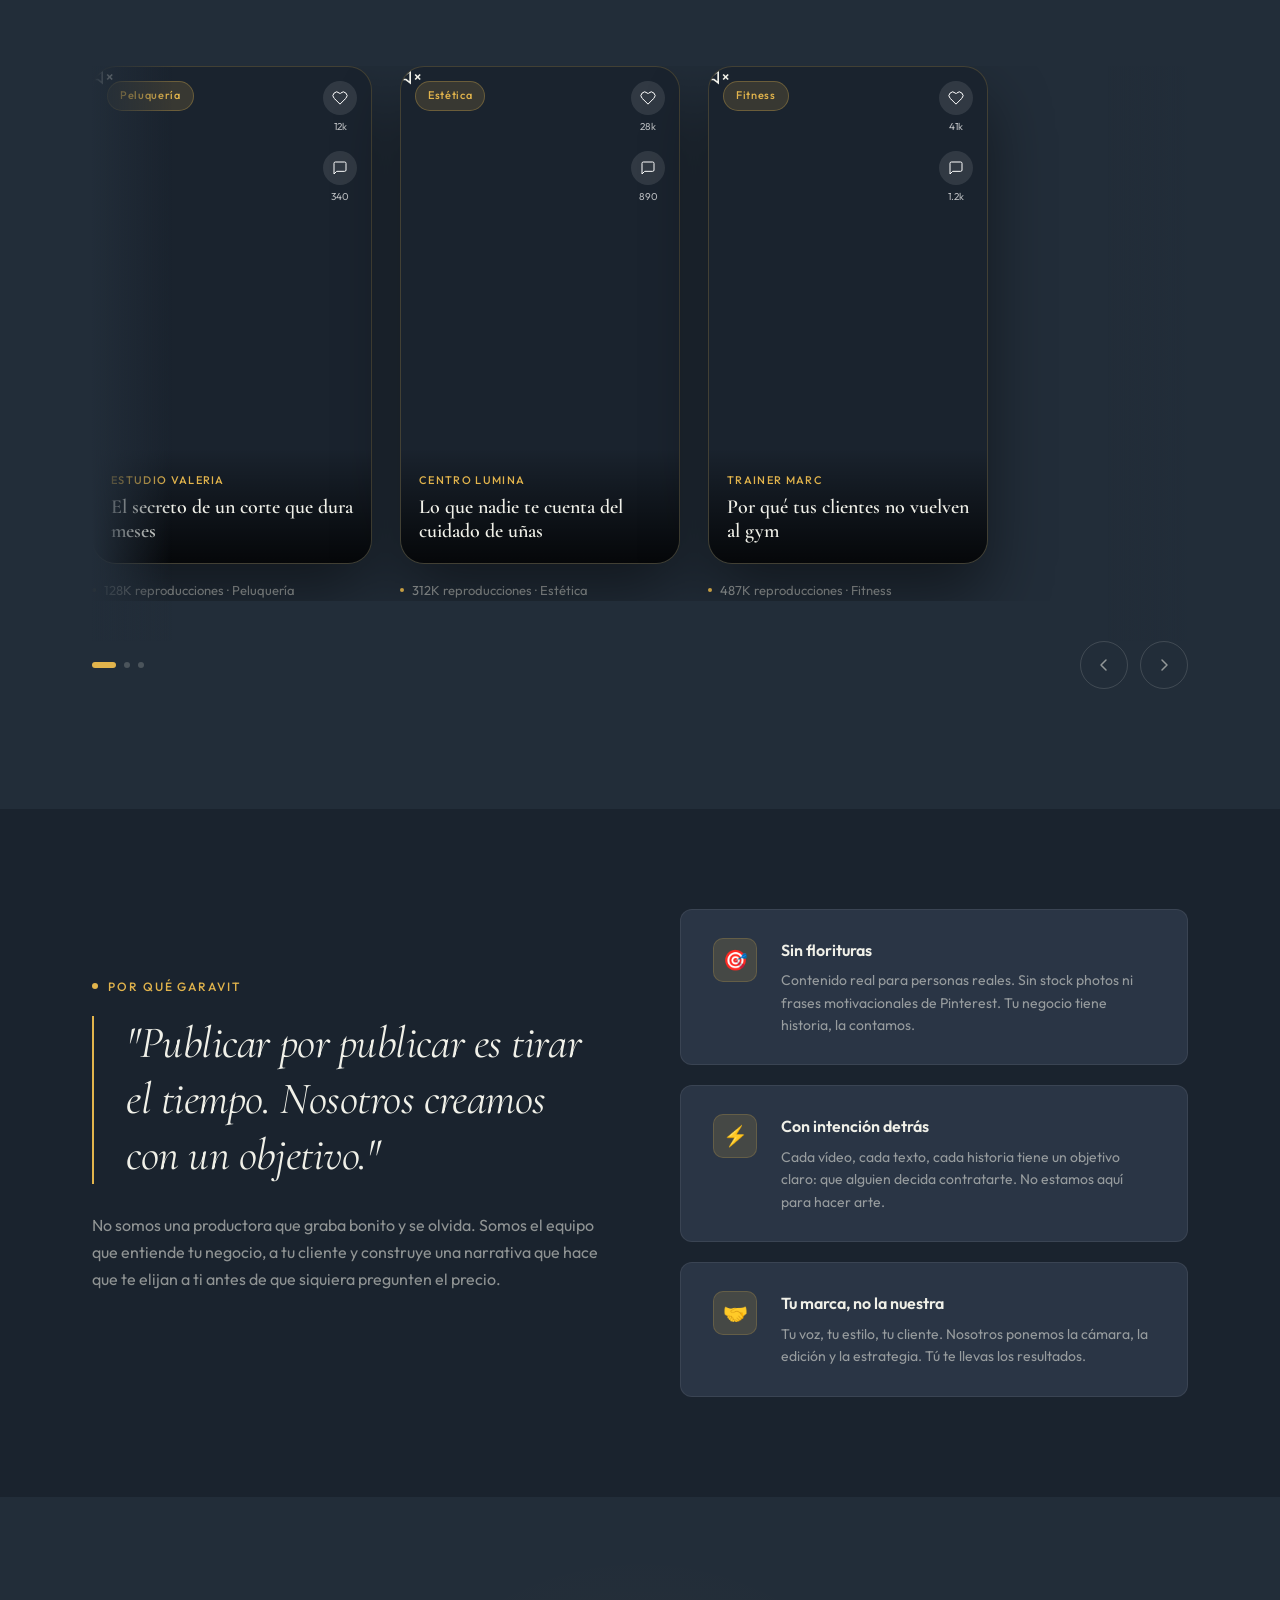
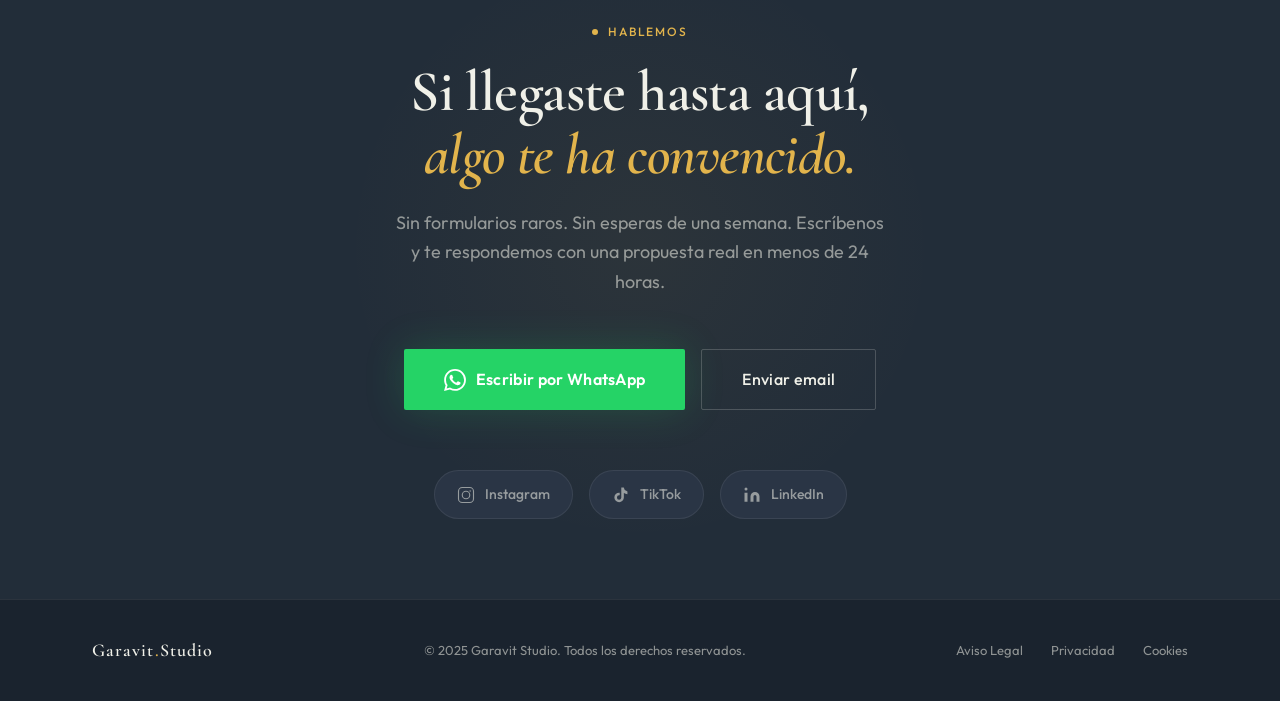
==== commit 501bc70a: "UX improvements: Sound toggles and focused video autoplay in reels slider" ====
--- a/index.html
+++ b/index.html
@@ -154,7 +154,18 @@
           <!-- REEL 1 -->
           <div class="reel-card">
             <div class="reel-phone">
-              <video src="videos/Cejas2%20F.mp4" autoplay loop muted playsinline></video>
+              <video src="videos/Cejas2%20F.mp4" loop muted playsinline></video>
+              <div class="reel-sound-toggle">
+                <svg class="icon-mute" width="20" height="20" viewBox="0 0 24 24" fill="none" stroke="currentColor" stroke-width="2">
+                  <path d="M11 5L6 9H2v6h4l5 4V5z"></path>
+                  <line x1="23" y1="9" x2="17" y2="15"></line>
+                  <line x1="17" y1="9" x2="23" y2="15"></line>
+                </svg>
+                <svg class="icon-unmute" width="20" height="20" viewBox="0 0 24 24" fill="none" stroke="currentColor" stroke-width="2" style="display:none;">
+                  <path d="M11 5L6 9H2v6h4l5 4V5z"></path>
+                  <path d="M19.07 4.93a10 10 0 0 1 0 14.14M15.54 8.46a5 5 0 0 1 0 7.07"></path>
+                </svg>
+              </div>
               <div class="reel-tag">Peluquería</div>
               <div class="reel-top">
                 <div class="reel-action">
@@ -192,7 +203,18 @@
           <!-- REEL 2 -->
           <div class="reel-card">
             <div class="reel-phone">
-              <video src="videos/Linaje%20F.mp4" autoplay loop muted playsinline></video>
+              <video src="videos/Linaje%20F.mp4" loop muted playsinline></video>
+              <div class="reel-sound-toggle">
+                <svg class="icon-mute" width="20" height="20" viewBox="0 0 24 24" fill="none" stroke="currentColor" stroke-width="2">
+                  <path d="M11 5L6 9H2v6h4l5 4V5z"></path>
+                  <line x1="23" y1="9" x2="17" y2="15"></line>
+                  <line x1="17" y1="9" x2="23" y2="15"></line>
+                </svg>
+                <svg class="icon-unmute" width="20" height="20" viewBox="0 0 24 24" fill="none" stroke="currentColor" stroke-width="2" style="display:none;">
+                  <path d="M11 5L6 9H2v6h4l5 4V5z"></path>
+                  <path d="M19.07 4.93a10 10 0 0 1 0 14.14M15.54 8.46a5 5 0 0 1 0 7.07"></path>
+                </svg>
+              </div>
               <div class="reel-tag">Estética</div>
               <div class="reel-top">
                 <div class="reel-action">
@@ -230,7 +252,18 @@
           <!-- REEL 3 -->
           <div class="reel-card">
             <div class="reel-phone">
-              <video src="videos/laser%20globo%20F.mp4" autoplay loop muted playsinline></video>
+              <video src="videos/laser%20globo%20F.mp4" loop muted playsinline></video>
+              <div class="reel-sound-toggle">
+                <svg class="icon-mute" width="20" height="20" viewBox="0 0 24 24" fill="none" stroke="currentColor" stroke-width="2">
+                  <path d="M11 5L6 9H2v6h4l5 4V5z"></path>
+                  <line x1="23" y1="9" x2="17" y2="15"></line>
+                  <line x1="17" y1="9" x2="23" y2="15"></line>
+                </svg>
+                <svg class="icon-unmute" width="20" height="20" viewBox="0 0 24 24" fill="none" stroke="currentColor" stroke-width="2" style="display:none;">
+                  <path d="M11 5L6 9H2v6h4l5 4V5z"></path>
+                  <path d="M19.07 4.93a10 10 0 0 1 0 14.14M15.54 8.46a5 5 0 0 1 0 7.07"></path>
+                </svg>
+              </div>
               <div class="reel-tag">Fitness</div>
               <div class="reel-top">
                 <div class="reel-action">
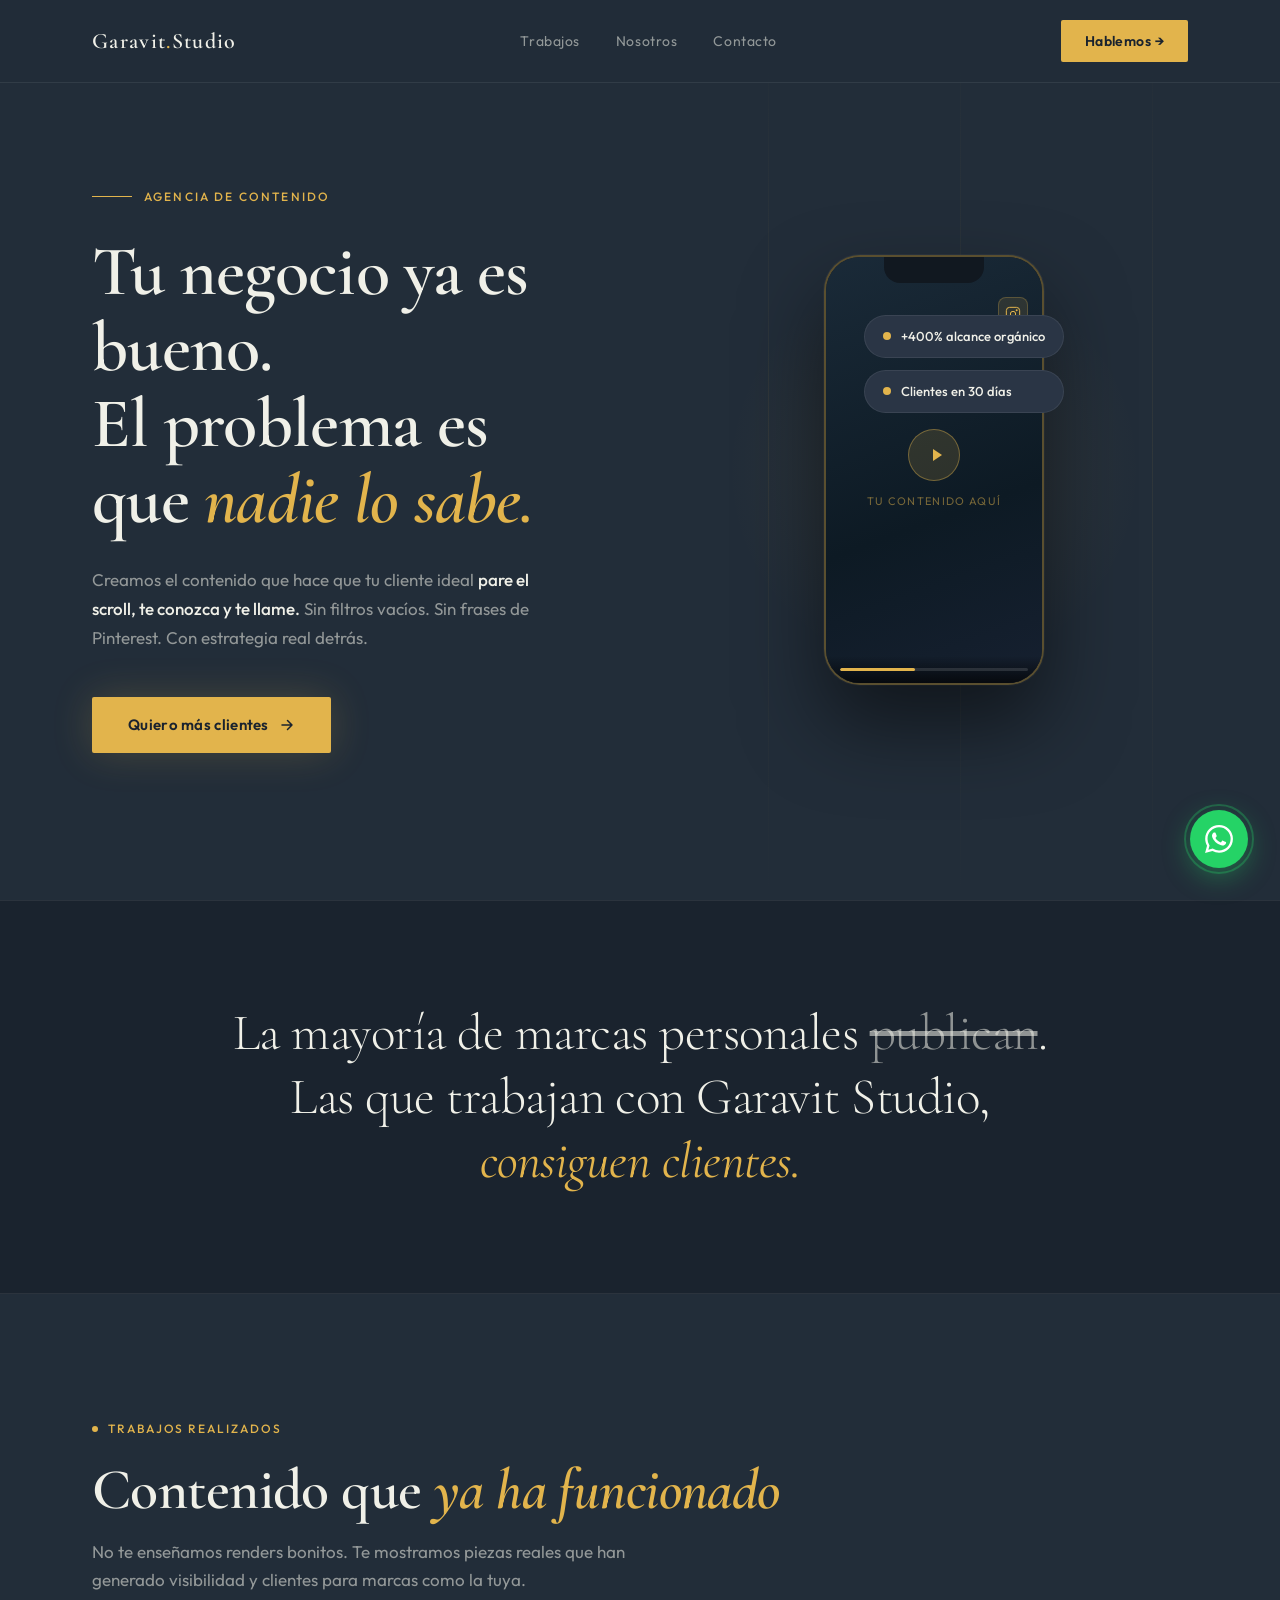
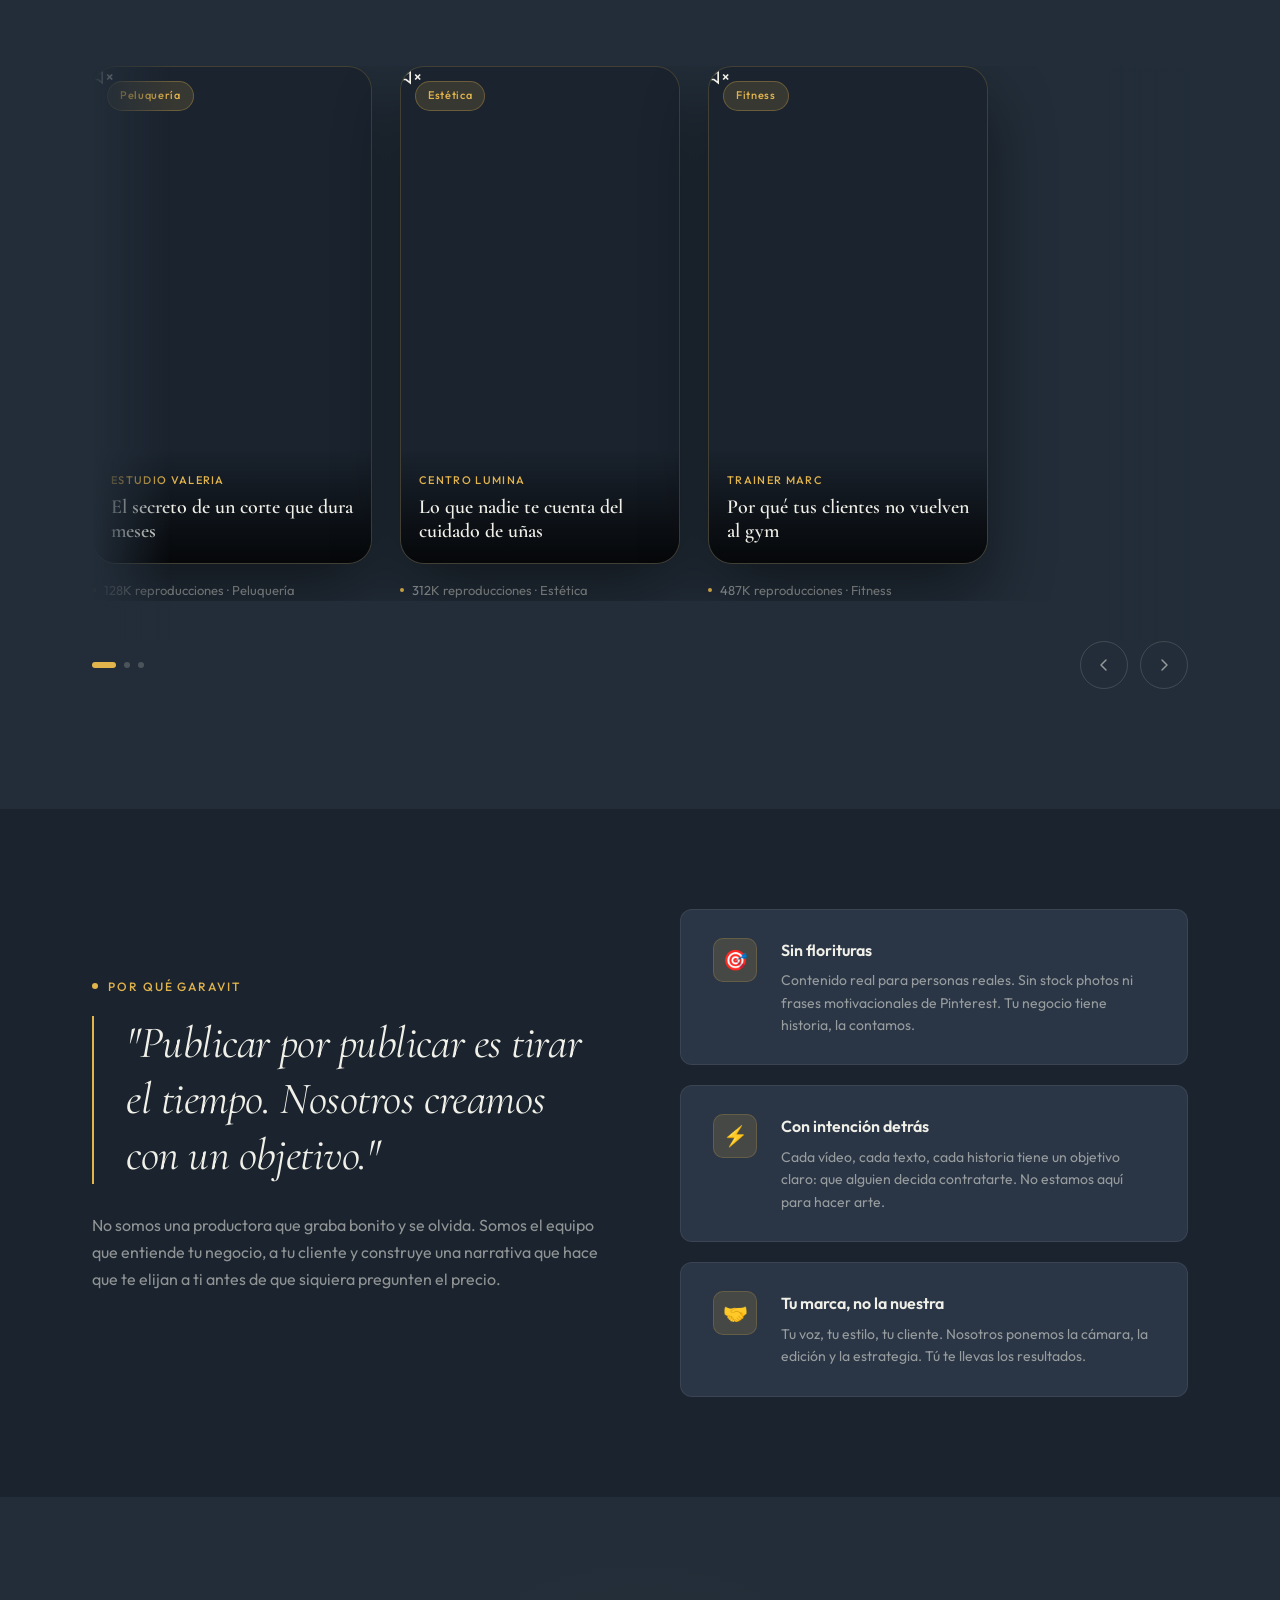
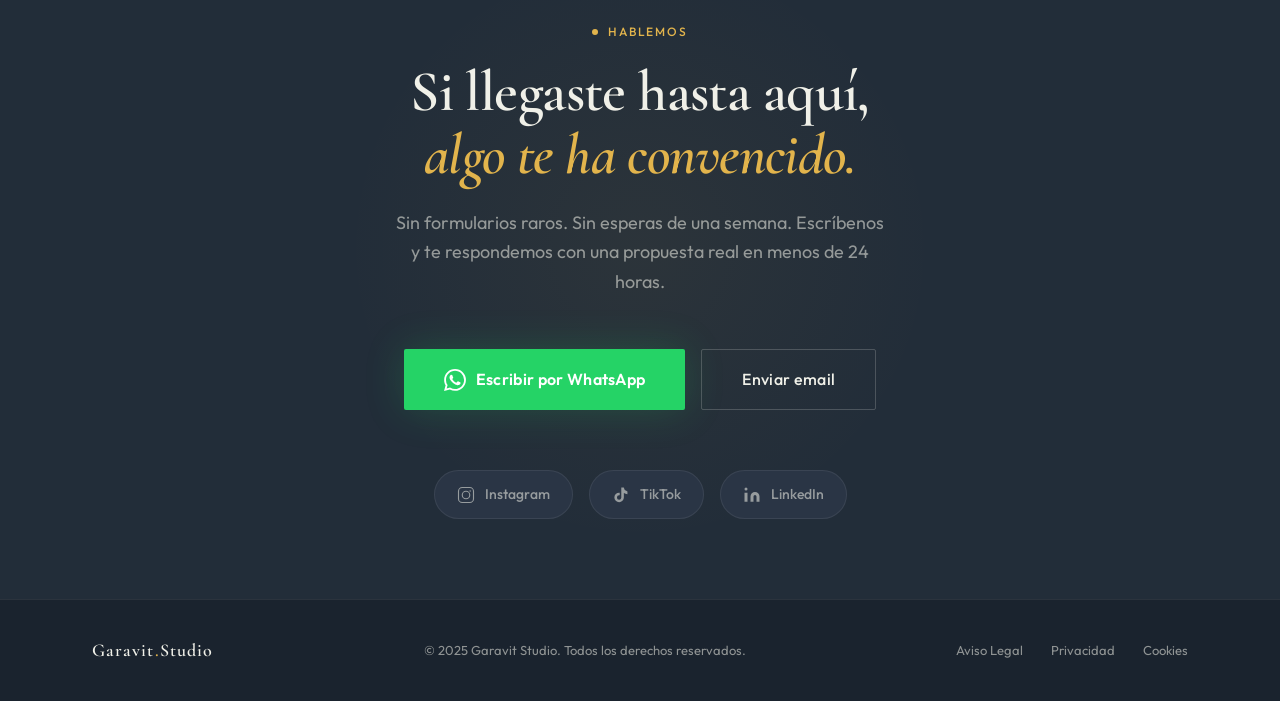
==== commit 24f9801a: "Fix video slider centering, autoplay logic and remove overlapping counters" ====
--- a/index.html
+++ b/index.html
@@ -167,28 +167,7 @@
                 </svg>
               </div>
               <div class="reel-tag">Peluquería</div>
-              <div class="reel-top">
-                <div class="reel-action">
-                  <div class="reel-action-icon">
-                    <svg width="16" height="16" viewBox="0 0 24 24" fill="none">
-                      <path d="M20.84 4.61a5.5 5.5 0 0 0-7.78 0L12 5.67l-1.06-1.06
-                               a5.5 5.5 0 0 0-7.78 7.78l1.06 1.06L12 21.23l7.78-7.78
-                               1.06-1.06a5.5 5.5 0 0 0 0-7.78z"
-                        stroke="#fff" stroke-width="1.5"/>
-                    </svg>
-                  </div>
-                  <span>12k</span>
-                </div>
-                <div class="reel-action">
-                  <div class="reel-action-icon">
-                    <svg width="16" height="16" viewBox="0 0 24 24" fill="none">
-                      <path d="M21 15a2 2 0 0 1-2 2H7l-4 4V5a2 2 0 0 1 2-2h14a2 2 0 0 1 2 2z"
-                        stroke="#fff" stroke-width="1.5"/>
-                    </svg>
-                  </div>
-                  <span>340</span>
-                </div>
-              </div>
+
               <div class="reel-overlay">
                 <p class="reel-client">Estudio Valeria</p>
                 <p class="reel-title">El secreto de un corte que dura meses</p>
@@ -216,28 +195,7 @@
                 </svg>
               </div>
               <div class="reel-tag">Estética</div>
-              <div class="reel-top">
-                <div class="reel-action">
-                  <div class="reel-action-icon">
-                    <svg width="16" height="16" viewBox="0 0 24 24" fill="none">
-                      <path d="M20.84 4.61a5.5 5.5 0 0 0-7.78 0L12 5.67l-1.06-1.06
-                               a5.5 5.5 0 0 0-7.78 7.78l1.06 1.06L12 21.23l7.78-7.78
-                               1.06-1.06a5.5 5.5 0 0 0 0-7.78z"
-                        stroke="#fff" stroke-width="1.5"/>
-                    </svg>
-                  </div>
-                  <span>28k</span>
-                </div>
-                <div class="reel-action">
-                  <div class="reel-action-icon">
-                    <svg width="16" height="16" viewBox="0 0 24 24" fill="none">
-                      <path d="M21 15a2 2 0 0 1-2 2H7l-4 4V5a2 2 0 0 1 2-2h14a2 2 0 0 1 2 2z"
-                        stroke="#fff" stroke-width="1.5"/>
-                    </svg>
-                  </div>
-                  <span>890</span>
-                </div>
-              </div>
+
               <div class="reel-overlay">
                 <p class="reel-client">Centro Lumina</p>
                 <p class="reel-title">Lo que nadie te cuenta del cuidado de uñas</p>
@@ -265,28 +223,7 @@
                 </svg>
               </div>
               <div class="reel-tag">Fitness</div>
-              <div class="reel-top">
-                <div class="reel-action">
-                  <div class="reel-action-icon">
-                    <svg width="16" height="16" viewBox="0 0 24 24" fill="none">
-                      <path d="M20.84 4.61a5.5 5.5 0 0 0-7.78 0L12 5.67l-1.06-1.06
-                               a5.5 5.5 0 0 0-7.78 7.78l1.06 1.06L12 21.23l7.78-7.78
-                               1.06-1.06a5.5 5.5 0 0 0 0-7.78z"
-                        stroke="#fff" stroke-width="1.5"/>
-                    </svg>
-                  </div>
-                  <span>41k</span>
-                </div>
-                <div class="reel-action">
-                  <div class="reel-action-icon">
-                    <svg width="16" height="16" viewBox="0 0 24 24" fill="none">
-                      <path d="M21 15a2 2 0 0 1-2 2H7l-4 4V5a2 2 0 0 1 2-2h14a2 2 0 0 1 2 2z"
-                        stroke="#fff" stroke-width="1.5"/>
-                    </svg>
-                  </div>
-                  <span>1.2k</span>
-                </div>
-              </div>
+
               <div class="reel-overlay">
                 <p class="reel-client">Trainer Marc</p>
                 <p class="reel-title">Por qué tus clientes no vuelven al gym</p>
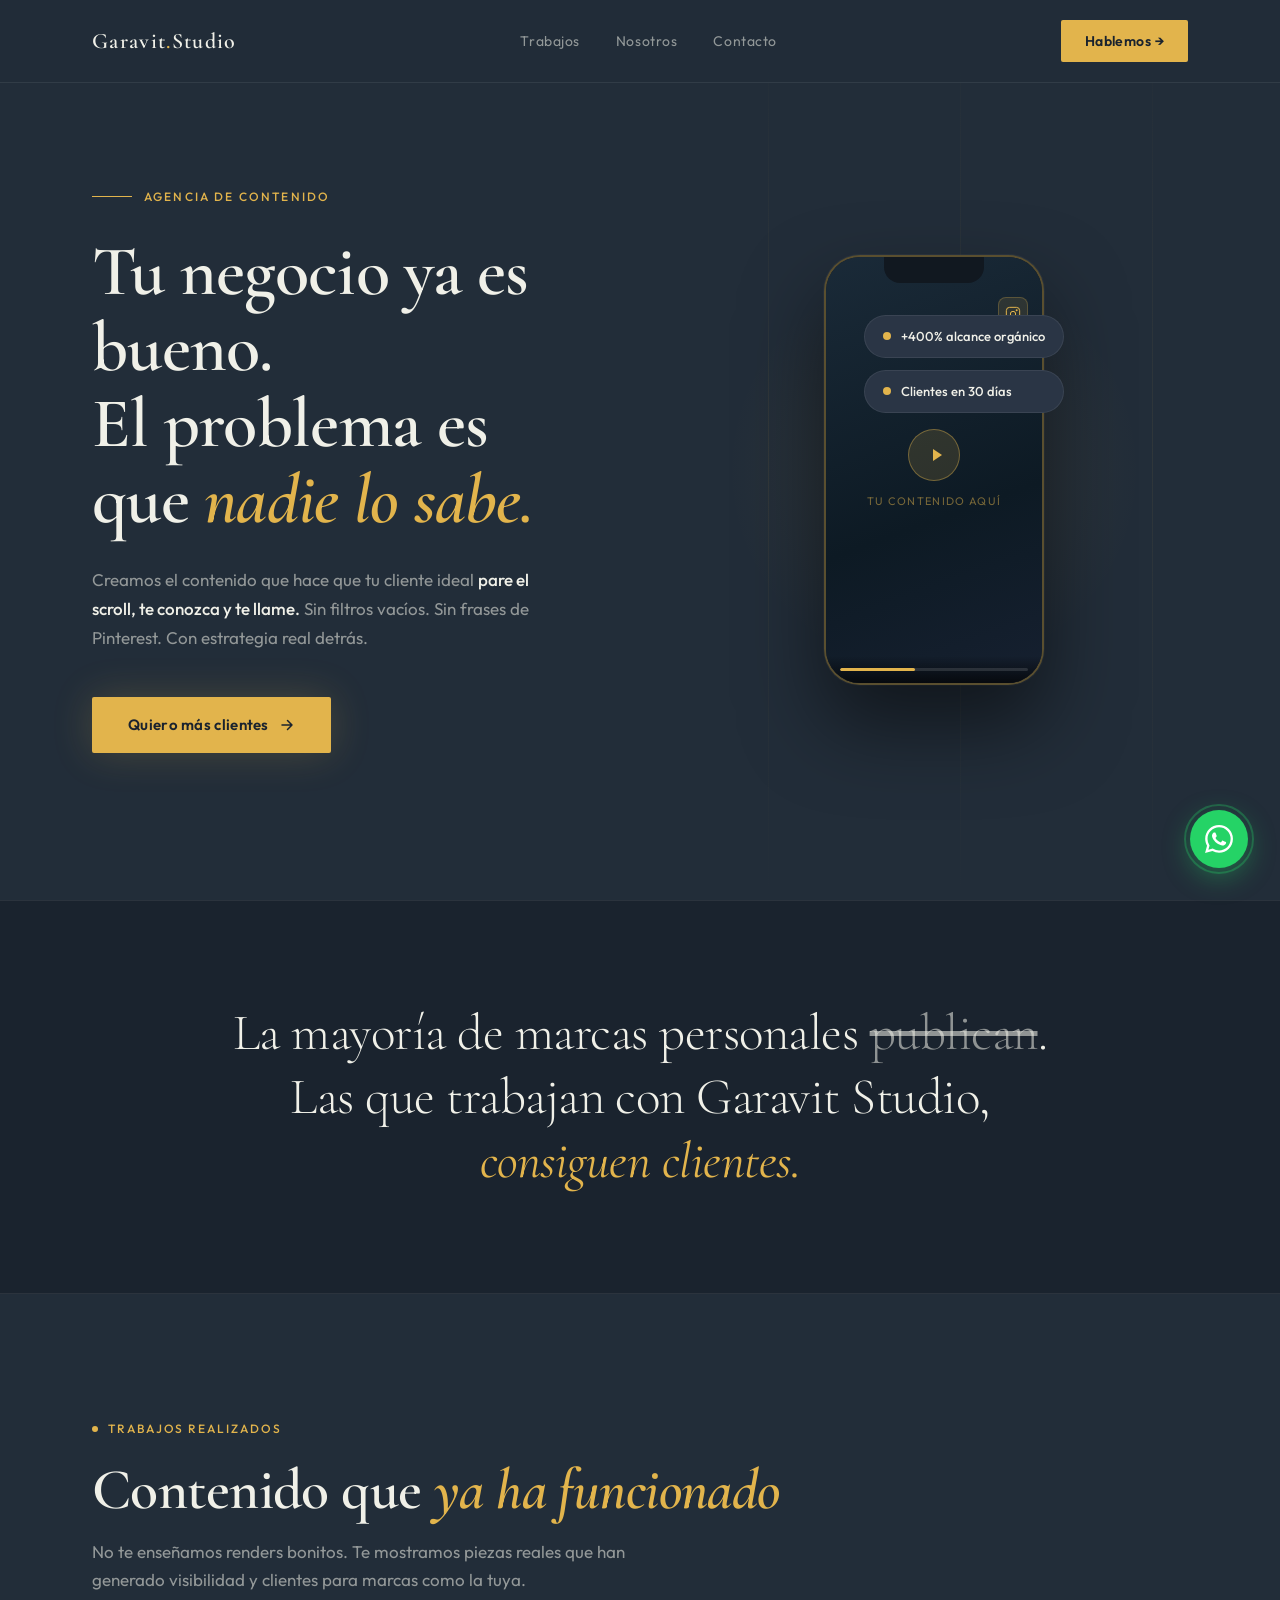
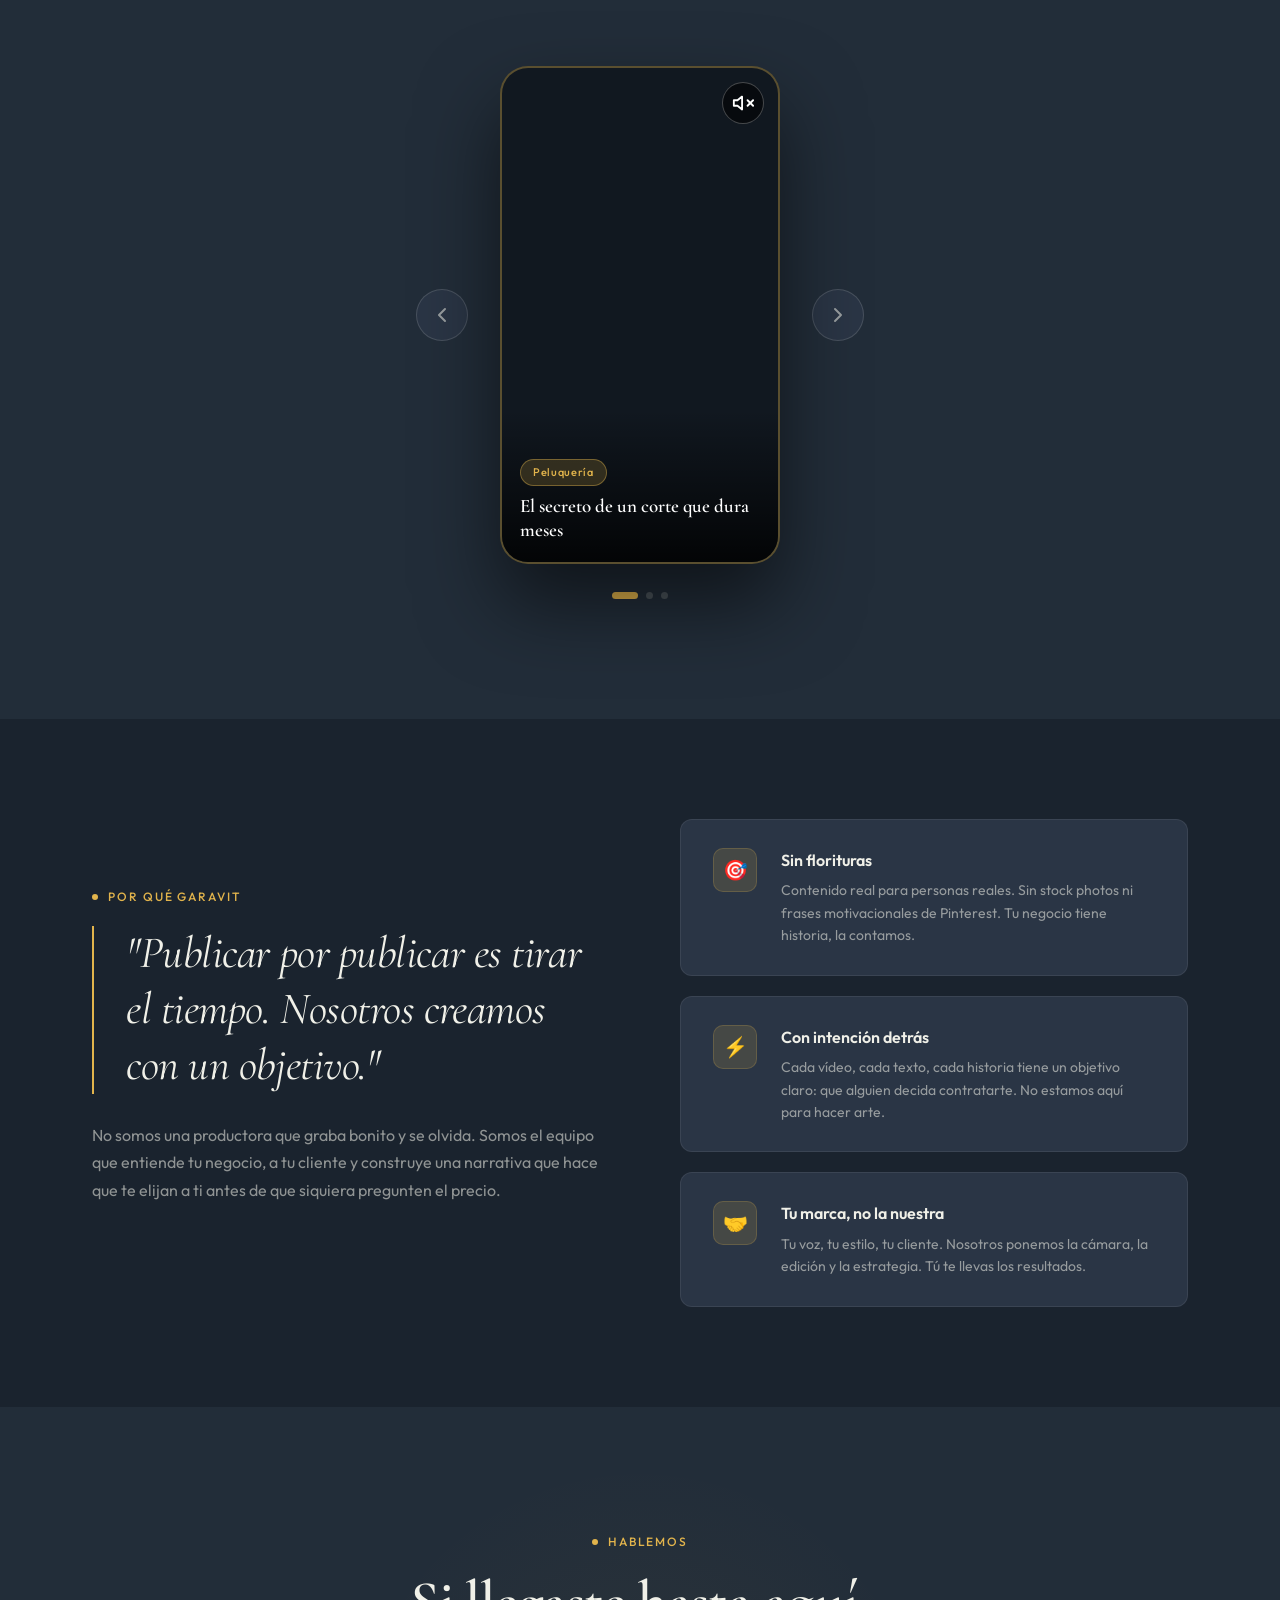
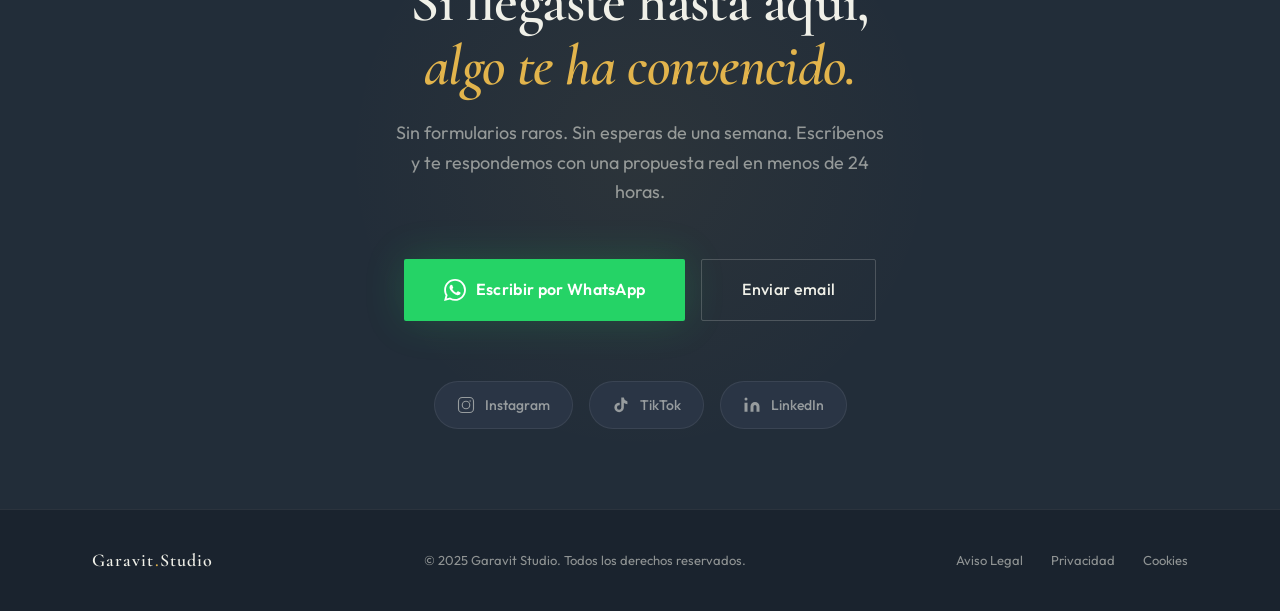
==== commit 73cd9eca: "Complete rewrite of video carousel - centered phone, sound button, single playback" ====
--- a/index.html
+++ b/index.html
@@ -146,126 +146,66 @@
       </p>
     </div>
 
-    <!-- SLIDER -->
-    <div class="reels-slider-wrap reveal">
-      <div class="reels-track-outer" id="reelsOuter">
-        <div class="reels-track" id="reelsTrack">
-
-          <!-- REEL 1 -->
-          <div class="reel-card">
-            <div class="reel-phone">
-              <video src="videos/Cejas2%20F.mp4" loop muted playsinline></video>
-              <div class="reel-sound-toggle">
-                <svg class="icon-mute" width="20" height="20" viewBox="0 0 24 24" fill="none" stroke="currentColor" stroke-width="2">
-                  <path d="M11 5L6 9H2v6h4l5 4V5z"></path>
-                  <line x1="23" y1="9" x2="17" y2="15"></line>
-                  <line x1="17" y1="9" x2="23" y2="15"></line>
-                </svg>
-                <svg class="icon-unmute" width="20" height="20" viewBox="0 0 24 24" fill="none" stroke="currentColor" stroke-width="2" style="display:none;">
-                  <path d="M11 5L6 9H2v6h4l5 4V5z"></path>
-                  <path d="M19.07 4.93a10 10 0 0 1 0 14.14M15.54 8.46a5 5 0 0 1 0 7.07"></path>
-                </svg>
-              </div>
-              <div class="reel-tag">Peluquería</div>
-
-              <div class="reel-overlay">
-                <p class="reel-client">Estudio Valeria</p>
-                <p class="reel-title">El secreto de un corte que dura meses</p>
-              </div>
-            </div>
-            <div class="reel-meta">
-              <div class="reel-meta-dot"></div>
-              <span>128K reproducciones · Peluquería</span>
-            </div>
-          </div>
-
-          <!-- REEL 2 -->
-          <div class="reel-card">
-            <div class="reel-phone">
-              <video src="videos/Linaje%20F.mp4" loop muted playsinline></video>
-              <div class="reel-sound-toggle">
-                <svg class="icon-mute" width="20" height="20" viewBox="0 0 24 24" fill="none" stroke="currentColor" stroke-width="2">
-                  <path d="M11 5L6 9H2v6h4l5 4V5z"></path>
-                  <line x1="23" y1="9" x2="17" y2="15"></line>
-                  <line x1="17" y1="9" x2="23" y2="15"></line>
-                </svg>
-                <svg class="icon-unmute" width="20" height="20" viewBox="0 0 24 24" fill="none" stroke="currentColor" stroke-width="2" style="display:none;">
-                  <path d="M11 5L6 9H2v6h4l5 4V5z"></path>
-                  <path d="M19.07 4.93a10 10 0 0 1 0 14.14M15.54 8.46a5 5 0 0 1 0 7.07"></path>
-                </svg>
-              </div>
-              <div class="reel-tag">Estética</div>
-
-              <div class="reel-overlay">
-                <p class="reel-client">Centro Lumina</p>
-                <p class="reel-title">Lo que nadie te cuenta del cuidado de uñas</p>
-              </div>
-            </div>
-            <div class="reel-meta">
-              <div class="reel-meta-dot"></div>
-              <span>312K reproducciones · Estética</span>
-            </div>
-          </div>
-
-          <!-- REEL 3 -->
-          <div class="reel-card">
-            <div class="reel-phone">
-              <video src="videos/laser%20globo%20F.mp4" loop muted playsinline></video>
-              <div class="reel-sound-toggle">
-                <svg class="icon-mute" width="20" height="20" viewBox="0 0 24 24" fill="none" stroke="currentColor" stroke-width="2">
-                  <path d="M11 5L6 9H2v6h4l5 4V5z"></path>
-                  <line x1="23" y1="9" x2="17" y2="15"></line>
-                  <line x1="17" y1="9" x2="23" y2="15"></line>
-                </svg>
-                <svg class="icon-unmute" width="20" height="20" viewBox="0 0 24 24" fill="none" stroke="currentColor" stroke-width="2" style="display:none;">
-                  <path d="M11 5L6 9H2v6h4l5 4V5z"></path>
-                  <path d="M19.07 4.93a10 10 0 0 1 0 14.14M15.54 8.46a5 5 0 0 1 0 7.07"></path>
-                </svg>
-              </div>
-              <div class="reel-tag">Fitness</div>
-
-              <div class="reel-overlay">
-                <p class="reel-client">Trainer Marc</p>
-                <p class="reel-title">Por qué tus clientes no vuelven al gym</p>
-              </div>
-            </div>
-            <div class="reel-meta">
-              <div class="reel-meta-dot"></div>
-              <span>487K reproducciones · Fitness</span>
-            </div>
-          </div>
-
-        </div><!-- /reelsTrack -->
-      </div><!-- /reelsOuter -->
-
-      <!-- Controles slider -->
-      <div class="slider-nav">
-        <div class="slider-dots" id="sliderDots">
-          <div class="slider-dot active" data-index="0"></div>
-          <div class="slider-dot"        data-index="1"></div>
-          <div class="slider-dot"        data-index="2"></div>
-        </div>
-        <div class="slider-arrows">
-          <button class="slider-arrow" id="prevBtn" aria-label="Anterior">
-            <svg width="18" height="18" viewBox="0 0 18 18" fill="none">
-              <path d="M11 4L6 9L11 14"
-                stroke="currentColor" stroke-width="1.5"
-                stroke-linecap="round" stroke-linejoin="round"/>
-            </svg>
-          </button>
-          <button class="slider-arrow" id="nextBtn" aria-label="Siguiente">
-            <svg width="18" height="18" viewBox="0 0 18 18" fill="none">
-              <path d="M7 4L12 9L7 14"
-                stroke="currentColor" stroke-width="1.5"
-                stroke-linecap="round" stroke-linejoin="round"/>
-            </svg>
-          </button>
-        </div>
-      </div>
-
-    </div><!-- /reels-slider-wrap -->
-  </div>
-</section>
+    <!-- CAROUSEL DE VIDEOS -->
+    <div class="vc-wrap reveal">
+
+      <!-- Flecha izquierda -->
+      <button class="vc-arrow vc-prev" id="vcPrev" aria-label="Anterior">
+        <svg width="20" height="20" viewBox="0 0 20 20" fill="none">
+          <path d="M13 4L7 10L13 16" stroke="currentColor" stroke-width="2" stroke-linecap="round" stroke-linejoin="round"/>
+        </svg>
+      </button>
+
+      <!-- Teléfono visible -->
+      <div class="vc-phone" id="vcPhone">
+        <video id="vcVideo" src="videos/Cejas2%20F.mp4" loop muted playsinline></video>
+
+        <!-- Botón de sonido -->
+        <button class="vc-sound" id="vcSound" aria-label="Activar sonido">
+          <!-- Icono MUDO (por defecto) -->
+          <svg id="icoMute" width="22" height="22" viewBox="0 0 24 24" fill="none" stroke="white" stroke-width="2" stroke-linecap="round" stroke-linejoin="round">
+            <polygon points="11 5 6 9 2 9 2 15 6 15 11 19 11 5"></polygon>
+            <line x1="23" y1="9" x2="17" y2="15"></line>
+            <line x1="17" y1="9" x2="23" y2="15"></line>
+          </svg>
+          <!-- Icono CON SONIDO (oculto) -->
+          <svg id="icoUnmute" width="22" height="22" viewBox="0 0 24 24" fill="none" stroke="white" stroke-width="2" stroke-linecap="round" stroke-linejoin="round" style="display:none">
+            <polygon points="11 5 6 9 2 9 2 15 6 15 11 19 11 5"></polygon>
+            <path d="M15.54 8.46a5 5 0 0 1 0 7.07"></path>
+            <path d="M19.07 4.93a10 10 0 0 1 0 14.14"></path>
+          </svg>
+        </button>
+
+        <!-- Info overlay -->
+        <div class="vc-overlay">
+          <span class="vc-tag" id="vcTag">Peluquería</span>
+          <p class="vc-title" id="vcTitle">El secreto de un corte que dura meses</p>
+        </div>
+      </div>
+
+      <!-- Flecha derecha -->
+      <button class="vc-arrow vc-next" id="vcNext" aria-label="Siguiente">
+        <svg width="20" height="20" viewBox="0 0 20 20" fill="none">
+          <path d="M7 4L13 10L7 16" stroke="currentColor" stroke-width="2" stroke-linecap="round" stroke-linejoin="round"/>
+        </svg>
+      </button>
+
+    </div><!-- /vc-wrap -->
+
+    <!-- Puntos indicadores -->
+    <div class="vc-dots">
+      <div class="vc-dot active" data-i="0"></div>
+      <div class="vc-dot" data-i="1"></div>
+      <div class="vc-dot" data-i="2"></div>
+    </div>
+
+  </div>
+</section>
+
+
+
+
+
 
 <!-- ═══════════════════════════════════════════════
      DIFERENCIAL
--- a/css/styles.css
+++ b/css/styles.css
@@ -256,143 +256,130 @@
   max-width: 540px; line-height: 1.65;
 }
 
-/* ─── SLIDER ─────────────────────────────────── */
-.reels-slider-wrap { position: relative; }
-.reels-track-outer {
+/* ─── VIDEO CAROUSEL ─────────────────────────── */
+#trabajos { padding: 120px 0; }
+
+/* Envoltorio centrado con flechas a los lados */
+.vc-wrap {
+  display: flex;
+  align-items: center;
+  justify-content: center;
+  gap: 32px;
+  margin-bottom: 28px;
+}
+
+/* Teléfono centrado */
+.vc-phone {
+  position: relative;
+  width: 280px;
+  aspect-ratio: 9/16;
+  border-radius: 28px;
   overflow: hidden;
-  border-radius: 4px;
-  cursor: grab;
-  user-select: none;
-}
-.reels-track-outer:active { cursor: grabbing; }
-.reels-track {
+  border: 2px solid rgba(226,180,76,0.35);
+  box-shadow: 0 40px 80px rgba(0,0,0,0.55);
+  background: #111820;
+  flex-shrink: 0;
+}
+
+/* Video ocupa 100% del teléfono */
+.vc-phone video {
+  position: absolute;
+  inset: 0;
+  width: 100%;
+  height: 100%;
+  object-fit: cover;
+  z-index: 0;
+}
+
+/* Botón de sonido — esquina superior derecha */
+.vc-sound {
+  position: absolute;
+  top: 14px;
+  right: 14px;
+  z-index: 10;
+  width: 42px;
+  height: 42px;
+  border-radius: 50%;
+  background: rgba(0,0,0,0.55);
+  backdrop-filter: blur(6px);
+  border: 1.5px solid rgba(255,255,255,0.25);
   display: flex;
-  gap: 28px;
-  transition: transform 0.45s cubic-bezier(0.23, 1, 0.32, 1);
-  will-change: transform;
-}
-.reel-card {
-  flex: 0 0 280px;
-  position: relative;
-  transition: transform 0.4s cubic-bezier(0.23, 1, 0.32, 1);
-}
-.reel-card:hover { transform: translateY(-10px); }
-
-.slider-nav {
-  display: flex; align-items: center; justify-content: space-between;
-  margin-top: 40px;
-}
-.slider-dots { display: flex; gap: 8px; align-items: center; }
-.slider-dot {
-  width: 6px; height: 6px; border-radius: 50%;
-  background: rgba(240,240,232,0.2);
+  align-items: center;
+  justify-content: center;
   cursor: pointer;
-  transition: background 0.2s, transform 0.2s, width 0.2s;
-}
-.slider-dot.active { background: var(--gold); width: 24px; border-radius: 3px; }
-.slider-arrows { display: flex; gap: 12px; }
-.slider-arrow {
-  width: 48px; height: 48px; border-radius: 50%;
+  transition: background 0.2s, transform 0.15s;
+}
+.vc-sound:hover { background: rgba(0,0,0,0.8); transform: scale(1.1); }
+
+/* Overlay inferior con tag y título */
+.vc-overlay {
+  position: absolute;
+  bottom: 0; left: 0; right: 0;
+  z-index: 5;
+  padding: 48px 18px 20px;
+  background: linear-gradient(to top, rgba(0,0,0,0.82) 0%, transparent 100%);
+}
+.vc-tag {
+  display: inline-block;
+  background: rgba(226,180,76,0.18);
+  border: 1px solid rgba(226,180,76,0.4);
+  border-radius: 20px;
+  padding: 4px 12px;
+  font-size: 11px; font-weight: 500; letter-spacing: 0.06em;
+  color: var(--gold);
+  margin-bottom: 8px;
+}
+.vc-title {
+  font-family: 'Cormorant Garamond', serif;
+  font-size: 19px; font-weight: 600; line-height: 1.25;
+  color: #fff;
+}
+
+/* Flechas laterales */
+.vc-arrow {
+  width: 52px; height: 52px;
+  border-radius: 50%;
+  background: var(--bg-light);
   border: 1.5px solid rgba(240,240,232,0.15);
-  background: transparent;
   display: flex; align-items: center; justify-content: center;
-  cursor: pointer; color: var(--text-muted);
+  cursor: pointer;
+  color: var(--text-muted);
+  flex-shrink: 0;
   transition: border-color 0.2s, color 0.2s, background 0.2s, transform 0.15s;
 }
-.slider-arrow:hover {
+.vc-arrow:hover {
   border-color: var(--gold);
   color: var(--gold);
   background: var(--gold-dim);
-  transform: scale(1.05);
-}
-.slider-arrow:disabled { opacity: 0.25; cursor: default; pointer-events: none; }
-
-.reels-slider-wrap::before,
-.reels-slider-wrap::after {
-  content: '';
-  position: absolute; top: 0; bottom: 48px;
-  width: 80px; z-index: 2; pointer-events: none;
-}
-.reels-slider-wrap::before {
-  left: 0;
-  background: linear-gradient(to right, var(--bg) 0%, transparent 100%);
-}
-.reels-slider-wrap::after {
-  right: 0;
-  background: linear-gradient(to left, var(--bg) 0%, transparent 100%);
-}
-
-.reel-phone {
-  width: 100%; aspect-ratio: 9/16;
-  background: var(--bg-dark);
-  border-radius: 24px;
-  border: 1.5px solid rgba(226,180,76,0.2);
-  overflow: hidden; position: relative;
-  box-shadow: 0 32px 64px rgba(0,0,0,0.45);
-  transition: border-color 0.3s, box-shadow 0.3s;
-}
-.reel-card:hover .reel-phone {
-  border-color: rgba(226,180,76,0.5);
-  box-shadow: 0 40px 80px rgba(0,0,0,0.55), 0 0 40px rgba(226,180,76,0.08);
-}
-.reel-phone video, .phone-frame video {
-  width: 100%;
-  height: 100%;
-  object-fit: cover;
-  position: absolute;
-  top: 0;
-  left: 0;
-  z-index: 0;
-}
-.reel-play-btn {
-  width: 60px; height: 60px; border-radius: 50%;
-  background: rgba(226,180,76,0.1);
-  border: 1.5px solid rgba(226,180,76,0.35);
-  display: flex; align-items: center; justify-content: center;
-  transition: background 0.2s, transform 0.2s;
-}
-.reel-card:hover .reel-play-btn { background: rgba(226,180,76,0.2); transform: scale(1.1); }
-.reel-overlay {
-  position: absolute; bottom: 0; left: 0; right: 0;
-  padding: 24px 18px 20px;
-  background: linear-gradient(to top, rgba(0,0,0,0.8) 0%, transparent 100%);
-}
-.reel-client {
-  font-size: 11px; font-weight: 500;
-  letter-spacing: 0.12em; text-transform: uppercase;
-  color: var(--gold); margin-bottom: 5px;
-}
-.reel-title {
-  font-family: 'Cormorant Garamond', serif;
-  font-size: 20px; font-weight: 600; line-height: 1.2;
-}
-.reel-top {
-  position: absolute; top: 14px; right: 14px;
-  display: flex; flex-direction: column; gap: 16px;
-  align-items: center;
-}
-.reel-action { display: flex; flex-direction: column; align-items: center; gap: 4px; }
-.reel-action-icon {
-  width: 34px; height: 34px; border-radius: 50%;
-  background: rgba(255,255,255,0.1);
-  display: flex; align-items: center; justify-content: center;
-}
-.reel-action span { font-size: 10px; color: rgba(255,255,255,0.7); }
-.reel-tag {
-  position: absolute; top: 14px; left: 14px;
-  background: rgba(226,180,76,0.15);
-  border: 1px solid rgba(226,180,76,0.3);
-  border-radius: 20px;
-  padding: 5px 12px;
-  font-size: 11px; font-weight: 500;
-  color: var(--gold); letter-spacing: 0.06em;
-}
-.reel-meta {
-  padding: 16px 0 0;
-  display: flex; align-items: center; gap: 8px;
-}
-.reel-meta-dot { width: 4px; height: 4px; border-radius: 50%; background: var(--gold); }
-.reel-meta span { font-size: 13px; color: var(--text-muted); }
+  transform: scale(1.08);
+}
+
+/* Puntos indicadores */
+.vc-dots {
+  display: flex;
+  justify-content: center;
+  gap: 8px;
+  margin-top: 8px;
+}
+.vc-dot {
+  width: 7px; height: 7px;
+  border-radius: 50%;
+  background: rgba(240,240,232,0.2);
+  cursor: pointer;
+  transition: background 0.2s, width 0.2s;
+}
+.vc-dot.active { background: var(--gold); width: 26px; border-radius: 4px; }
+
+/* Animación de transición del video */
+.vc-phone.vc-fade { opacity: 0; transition: opacity 0.25s; }
+.vc-phone { transition: opacity 0.25s; }
+
+@media (max-width: 600px) {
+  .vc-wrap { gap: 14px; }
+  .vc-phone { width: 220px; }
+  .vc-arrow { width: 40px; height: 40px; }
+}
+
 
 /* ─── DIFERENCIAL ─────────────────────────────── */
 #diferencial { padding: 100px 0; background: var(--bg-dark); }
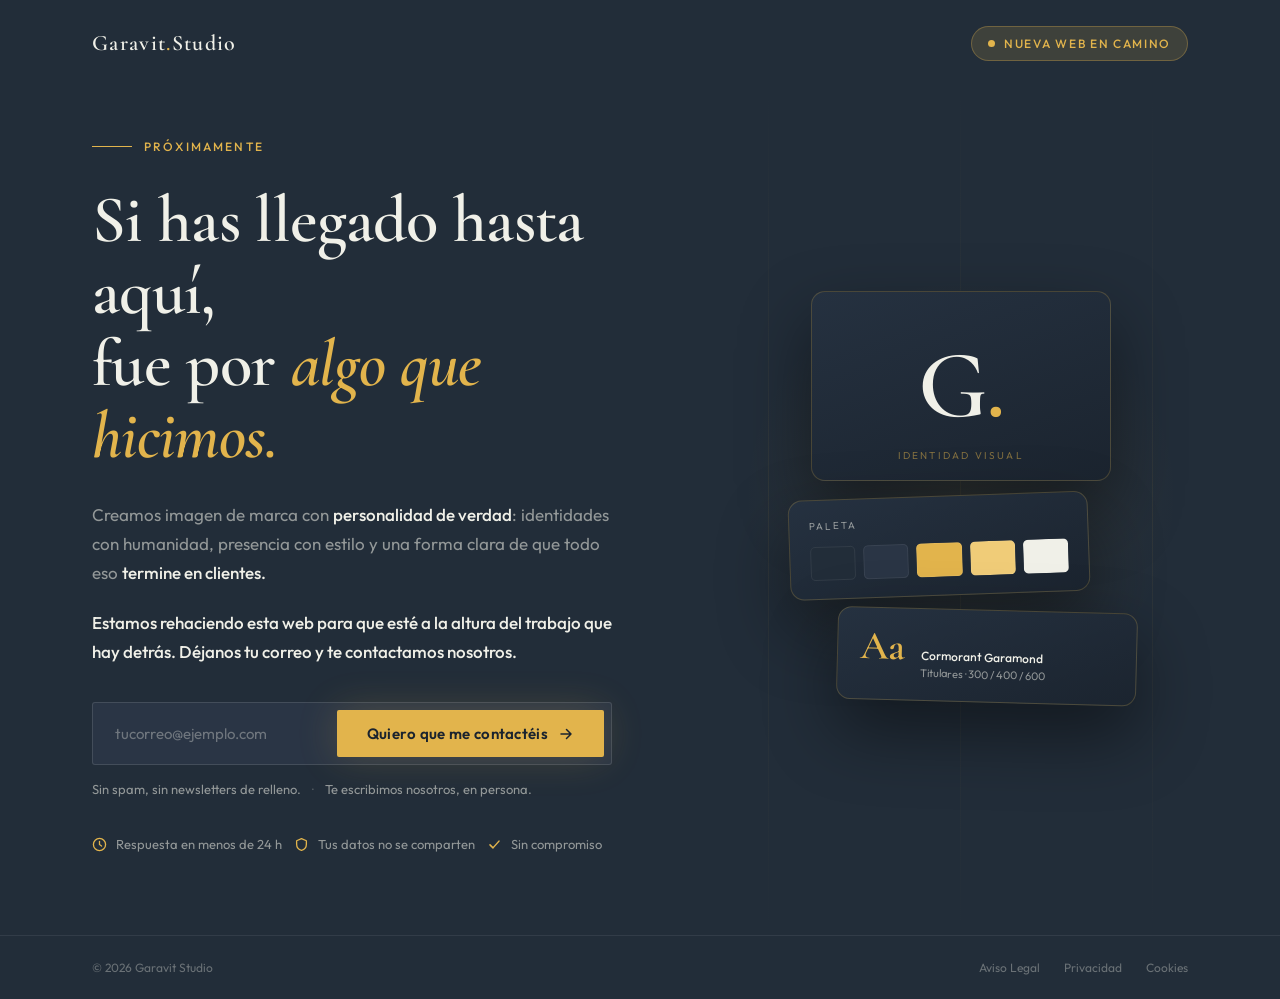
==== commit 647dbea9: "Replace homepage with a single-purpose "Coming soon" lead capture page The previous site now lives i" ====
--- a/index.html
+++ b/index.html
@@ -3,358 +3,230 @@
 <head>
   <meta charset="UTF-8">
   <meta name="viewport" content="width=device-width, initial-scale=1.0">
-  <title>Garavit Studio — Contenido que convierte</title>
-
-  <!-- Google Fonts -->
+
+  <!-- ═══ SEO ═══════════════════════════════════════════════ -->
+  <title>Próximamente | Garavit Studio — Identidad de marca con personalidad</title>
+  <meta name="description" content="Estamos preparando la nueva web de Garavit Studio. Creamos identidad de marca con humanidad, presencia con estilo y contenido que trae clientes. Déjanos tu correo y te contactamos.">
+  <meta name="keywords" content="identidad de marca Salamanca, branding con personalidad, diseño de marca, agencia de marketing Salamanca, imagen de marca, Garavit Studio">
+  <meta name="author" content="Garavit Studio">
+  <meta name="robots" content="index, follow">
+  <!-- Canónica a la raíz: esta página se sirve en / mediante el rewrite
+       de vercel.json, y también existe en /proximamente.html -->
+  <link rel="canonical" href="https://garavitstudio.com/">
+  <meta name="theme-color" content="#222d39">
+
+  <!-- ═══ OPEN GRAPH ════════════════════════════════════════ -->
+  <meta property="og:type" content="website">
+  <meta property="og:url" content="https://garavitstudio.com/">
+  <meta property="og:title" content="Próximamente | Garavit Studio">
+  <meta property="og:description" content="Si has llegado hasta aquí, fue por algo que hicimos. Estamos preparando algo a la altura. Déjanos tu correo y te contactamos.">
+  <meta property="og:locale" content="es_ES">
+  <meta property="og:site_name" content="Garavit Studio">
+
+  <!-- ═══ TWITTER CARD ══════════════════════════════════════ -->
+  <meta name="twitter:card" content="summary_large_image">
+  <meta name="twitter:title" content="Próximamente | Garavit Studio">
+  <meta name="twitter:description" content="Identidad de marca con personalidad de verdad. Estamos preparando la nueva web.">
+  <meta name="twitter:site" content="@garavitstudio">
+
+  <!-- ═══ JSON-LD ═══════════════════════════════════════════ -->
+  <script type="application/ld+json">
+  {
+    "@context": "https://schema.org",
+    "@type": "MarketingAgency",
+    "name": "Garavit Studio",
+    "description": "Estudio de identidad de marca y creación de contenido en Salamanca. Creamos marcas con personalidad, presencia con estilo y contenido que consigue clientes.",
+    "url": "https://garavitstudio.com/",
+    "telephone": "+34643981922",
+    "email": "hola@garavitstudio.com",
+    "address": {
+      "@type": "PostalAddress",
+      "addressLocality": "Salamanca",
+      "addressRegion": "Castilla y León",
+      "addressCountry": "ES"
+    },
+    "areaServed": { "@type": "City", "name": "Salamanca" },
+    "priceRange": "€€"
+  }
+  </script>
+
+  <!-- ═══ FUENTES ═══════════════════════════════════════════ -->
   <link rel="preconnect" href="https://fonts.googleapis.com">
   <link rel="preconnect" href="https://fonts.gstatic.com" crossorigin>
   <link href="https://fonts.googleapis.com/css2?family=Cormorant+Garamond:ital,wght@0,300;0,400;0,600;1,300;1,400;1,600&family=Outfit:wght@300;400;500;600&display=swap" rel="stylesheet">
 
-  <!-- Estilos -->
-  <link rel="stylesheet" href="css/styles.css">
+  <!-- ═══ ESTILOS ═══════════════════════════════════════════ -->
+  <link rel="stylesheet" href="css/proximamente.css">
 </head>
 <body>
 
 <!-- ═══════════════════════════════════════════════
-     NAV
+     CABECERA MÍNIMA
 ═══════════════════════════════════════════════ -->
-<nav>
+<header>
   <div class="inner">
-    <a href="#inicio" class="logo">Garavit<span>.</span>Studio</a>
-    <ul>
-      <li><a href="#trabajos">Trabajos</a></li>
-      <li><a href="#diferencial">Nosotros</a></li>
-      <li><a href="#contacto">Contacto</a></li>
-    </ul>
-    <a href="https://wa.me/34643981922?text=Hola%2C%20quiero%20más%20info%20sobre%20Garavit%20Studio"
-       class="nav-cta" target="_blank">Hablemos →</a>
-  </div>
-</nav>
+    <div class="logo">Garavit<span>.</span>Studio</div>
+    <div class="badge">
+      <span class="pulse"></span>
+      <span>Nueva web en camino</span>
+    </div>
+  </div>
+</header>
 
 <!-- ═══════════════════════════════════════════════
-     HERO
+     ÚNICO CONTENIDO: PRÓXIMAMENTE + CORREO
 ═══════════════════════════════════════════════ -->
-<section id="inicio">
+<main id="hero">
   <div class="hero-lines">
     <div class="hero-line"></div>
     <div class="hero-line"></div>
     <div class="hero-line"></div>
   </div>
+
   <div class="container">
     <div class="hero-grid">
 
-      <!-- Texto -->
+      <!-- ─── Texto + formulario ─── -->
       <div>
-        <div class="hero-eyebrow reveal">
+        <div class="eyebrow reveal">
           <div class="line"></div>
-          <span>Agencia de Contenido</span>
-        </div>
+          <span>Próximamente</span>
+        </div>
+
         <h1 class="reveal reveal-delay-1">
-          Tu negocio ya es bueno.<br>
-          El problema es que <em>nadie lo sabe.</em>
+          Si has llegado hasta aquí,<br>
+          fue por <em>algo que hicimos.</em>
         </h1>
+
         <p class="hero-sub reveal reveal-delay-2">
-          Creamos el contenido que hace que tu cliente ideal
-          <strong>pare el scroll, te conozca y te llame.</strong>
-          Sin filtros vacíos. Sin frases de Pinterest.
-          Con estrategia real detrás.
+          Creamos imagen de marca con <strong>personalidad de verdad</strong>: identidades con
+          humanidad, presencia con estilo y una forma clara de que todo eso
+          <strong>termine en clientes.</strong>
         </p>
-        <div class="reveal reveal-delay-3">
-          <a href="https://wa.me/34643981922?text=Hola%2C%20quiero%20m%C3%A1s%20info"
-             class="btn-primary" target="_blank">
-            Quiero más clientes
-            <svg width="16" height="16" viewBox="0 0 16 16" fill="none">
-              <path d="M3 8H13M13 8L8.5 3.5M13 8L8.5 12.5"
-                stroke="currentColor" stroke-width="1.5"
+
+        <p class="hero-kicker reveal reveal-delay-2">
+          Estamos rehaciendo esta web para que esté a la altura del trabajo que hay detrás.
+          Déjanos tu correo y te contactamos nosotros.
+        </p>
+
+        <!-- Formulario: la única acción de la página -->
+        <form class="lead-form reveal reveal-delay-3" id="leadForm" novalidate>
+          <div class="form-row">
+            <input
+              type="email"
+              id="leadEmail"
+              name="email"
+              placeholder="tucorreo@ejemplo.com"
+              autocomplete="email"
+              aria-label="Tu correo electrónico"
+              required>
+            <button type="submit" class="btn-primary" id="leadSubmit">
+              <span id="leadSubmitText">Quiero que me contactéis</span>
+              <svg width="16" height="16" viewBox="0 0 16 16" fill="none" aria-hidden="true">
+                <path d="M3 8H13M13 8L8.5 3.5M13 8L8.5 12.5"
+                  stroke="currentColor" stroke-width="1.5"
+                  stroke-linecap="round" stroke-linejoin="round"/>
+              </svg>
+            </button>
+          </div>
+
+          <!-- Trampa antispam: invisible para personas -->
+          <div class="hp-field" aria-hidden="true">
+            <label for="leadWebsite">No rellenar</label>
+            <input type="text" id="leadWebsite" name="_honey" tabindex="-1" autocomplete="off">
+          </div>
+
+          <p class="form-note">
+            Sin spam, sin newsletters de relleno.
+            <span class="sep">·</span>
+            Te escribimos nosotros, en persona.
+          </p>
+
+          <p class="form-msg" id="leadMsg" role="alert"></p>
+        </form>
+
+        <!-- Estado de éxito -->
+        <div class="form-success" id="leadSuccess" role="status">
+          <div class="success-check">
+            <svg width="20" height="20" viewBox="0 0 20 20" fill="none" aria-hidden="true">
+              <path d="M4 10.5L8 14.5L16 6" stroke="#e2b44c" stroke-width="2"
                 stroke-linecap="round" stroke-linejoin="round"/>
             </svg>
-          </a>
+          </div>
+          <h2>Apuntado. <em>Te escribimos nosotros.</em></h2>
+          <p>
+            Te contactamos en menos de 24 horas con una propuesta real para tu proyecto.
+            Nada de plantillas ni de correos automáticos.
+          </p>
+        </div>
+
+        <!-- Señales de confianza -->
+        <div class="trust-row reveal reveal-delay-4">
+          <div class="trust-item">
+            <svg width="15" height="15" viewBox="0 0 16 16" fill="none" aria-hidden="true">
+              <circle cx="8" cy="8" r="6.5" stroke="currentColor" stroke-width="1.4"/>
+              <path d="M8 4.6V8L10.2 9.6" stroke="currentColor" stroke-width="1.4" stroke-linecap="round"/>
+            </svg>
+            Respuesta en menos de 24 h
+          </div>
+          <div class="trust-item">
+            <svg width="15" height="15" viewBox="0 0 16 16" fill="none" aria-hidden="true">
+              <path d="M8 1.8 13.2 4v3.6c0 3.2-2.1 5.6-5.2 6.6-3.1-1-5.2-3.4-5.2-6.6V4L8 1.8Z"
+                stroke="currentColor" stroke-width="1.4" stroke-linejoin="round"/>
+            </svg>
+            Tus datos no se comparten
+          </div>
+          <div class="trust-item">
+            <svg width="15" height="15" viewBox="0 0 16 16" fill="none" aria-hidden="true">
+              <path d="M3.2 8.4 6.4 11.6l6.4-7.2" stroke="currentColor" stroke-width="1.6"
+                stroke-linecap="round" stroke-linejoin="round"/>
+            </svg>
+            Sin compromiso
+          </div>
         </div>
       </div>
 
-      <!-- Mock teléfono -->
-      <div class="hero-visual reveal reveal-delay-2">
+      <!-- ─── Visual de marca (decorativo, sin enlaces) ─── -->
+      <div class="hero-visual reveal reveal-delay-2" aria-hidden="true">
         <div class="hero-blob"></div>
-        <div class="hero-phone-wrap">
-          <div class="phone-frame">
-            <div class="phone-notch"></div>
-            <div class="phone-video-placeholder">
-              <div class="phone-play">
-                <svg width="20" height="20" viewBox="0 0 20 20" fill="none">
-                  <path d="M7 4L16 10L7 16V4Z" fill="#e2b44c"/>
-                </svg>
-              </div>
-              <span class="phone-label">Tu contenido aquí</span>
+        <div class="brand-stack">
+
+          <div class="brand-card brand-card-mark">
+            <div class="brand-mark">G<span>.</span></div>
+          </div>
+
+          <div class="brand-card brand-card-palette">
+            <p class="palette-label">Paleta</p>
+            <div class="swatches">
+              <div class="swatch" style="background:#222d39"></div>
+              <div class="swatch" style="background:#2a3545"></div>
+              <div class="swatch" style="background:#e2b44c"></div>
+              <div class="swatch" style="background:#f0cc78"></div>
+              <div class="swatch" style="background:#f0f0e8"></div>
             </div>
-            <div class="phone-reel-icon">
-              <svg width="16" height="16" viewBox="0 0 24 24" fill="none">
-                <rect x="2" y="2" width="20" height="20" rx="5"
-                  stroke="#e2b44c" stroke-width="1.5"/>
-                <circle cx="12" cy="12" r="4"
-                  stroke="#e2b44c" stroke-width="1.5"/>
-                <circle cx="17.5" cy="6.5" r="1.5" fill="#e2b44c"/>
-              </svg>
+          </div>
+
+          <div class="brand-card brand-card-type">
+            <div class="type-specimen">Aa</div>
+            <div class="type-meta">
+              <strong>Cormorant Garamond</strong>
+              Titulares · 300 / 400 / 600
             </div>
-            <div class="phone-bottom">
-              <div class="phone-bottom-bar"></div>
-            </div>
-          </div>
-          <div class="stat-pills">
-            <div class="stat-pill">
-              <div class="stat-dot"></div>
-              <span>+400% alcance orgánico</span>
-            </div>
-            <div class="stat-pill">
-              <div class="stat-dot"></div>
-              <span>Clientes en 30 días</span>
-            </div>
-          </div>
+          </div>
+
         </div>
       </div>
 
     </div>
   </div>
-</section>
+</main>
 
 <!-- ═══════════════════════════════════════════════
-     MANIFESTO
-═══════════════════════════════════════════════ -->
-<section id="manifesto">
-  <div class="container">
-    <p class="manifesto-text reveal">
-      La mayoría de marcas personales <span class="strike">publican</span>.<br>
-      Las que trabajan con Garavit Studio,
-      <span class="accent">consiguen clientes.</span>
-    </p>
-  </div>
-</section>
-
-<!-- ═══════════════════════════════════════════════
-     TRABAJOS
-═══════════════════════════════════════════════ -->
-<section id="trabajos">
-  <div class="container">
-    <div class="section-header">
-      <div class="section-tag reveal">
-        <div class="dot"></div>
-        <span>Trabajos realizados</span>
-      </div>
-      <h2 class="reveal reveal-delay-1">Contenido que <em>ya ha funcionado</em></h2>
-      <p class="section-desc reveal reveal-delay-2">
-        No te enseñamos renders bonitos. Te mostramos piezas reales
-        que han generado visibilidad y clientes para marcas como la tuya.
-      </p>
-    </div>
-
-    <!-- CAROUSEL DE VIDEOS -->
-    <div class="vc-wrap reveal">
-
-      <!-- Flecha izquierda -->
-      <button class="vc-arrow vc-prev" id="vcPrev" aria-label="Anterior">
-        <svg width="20" height="20" viewBox="0 0 20 20" fill="none">
-          <path d="M13 4L7 10L13 16" stroke="currentColor" stroke-width="2" stroke-linecap="round" stroke-linejoin="round"/>
-        </svg>
-      </button>
-
-      <!-- Teléfono visible -->
-      <div class="vc-phone" id="vcPhone">
-        <video id="vcVideo" src="videos/Cejas2%20F.mp4" loop muted playsinline></video>
-
-        <!-- Botón de sonido -->
-        <button class="vc-sound" id="vcSound" aria-label="Activar sonido">
-          <!-- Icono MUDO (por defecto) -->
-          <svg id="icoMute" width="22" height="22" viewBox="0 0 24 24" fill="none" stroke="white" stroke-width="2" stroke-linecap="round" stroke-linejoin="round">
-            <polygon points="11 5 6 9 2 9 2 15 6 15 11 19 11 5"></polygon>
-            <line x1="23" y1="9" x2="17" y2="15"></line>
-            <line x1="17" y1="9" x2="23" y2="15"></line>
-          </svg>
-          <!-- Icono CON SONIDO (oculto) -->
-          <svg id="icoUnmute" width="22" height="22" viewBox="0 0 24 24" fill="none" stroke="white" stroke-width="2" stroke-linecap="round" stroke-linejoin="round" style="display:none">
-            <polygon points="11 5 6 9 2 9 2 15 6 15 11 19 11 5"></polygon>
-            <path d="M15.54 8.46a5 5 0 0 1 0 7.07"></path>
-            <path d="M19.07 4.93a10 10 0 0 1 0 14.14"></path>
-          </svg>
-        </button>
-
-        <!-- Info overlay -->
-        <div class="vc-overlay">
-          <span class="vc-tag" id="vcTag">Peluquería</span>
-          <p class="vc-title" id="vcTitle">El secreto de un corte que dura meses</p>
-        </div>
-      </div>
-
-      <!-- Flecha derecha -->
-      <button class="vc-arrow vc-next" id="vcNext" aria-label="Siguiente">
-        <svg width="20" height="20" viewBox="0 0 20 20" fill="none">
-          <path d="M7 4L13 10L7 16" stroke="currentColor" stroke-width="2" stroke-linecap="round" stroke-linejoin="round"/>
-        </svg>
-      </button>
-
-    </div><!-- /vc-wrap -->
-
-    <!-- Puntos indicadores -->
-    <div class="vc-dots">
-      <div class="vc-dot active" data-i="0"></div>
-      <div class="vc-dot" data-i="1"></div>
-      <div class="vc-dot" data-i="2"></div>
-    </div>
-
-  </div>
-</section>
-
-
-
-
-
-
-<!-- ═══════════════════════════════════════════════
-     DIFERENCIAL
-═══════════════════════════════════════════════ -->
-<section id="diferencial">
-  <div class="container">
-    <div class="diff-grid">
-
-      <div>
-        <div class="section-tag reveal">
-          <div class="dot"></div>
-          <span>Por qué Garavit</span>
-        </div>
-        <blockquote class="diff-quote reveal reveal-delay-1">
-          "Publicar por publicar es tirar el tiempo. Nosotros creamos con un objetivo."
-        </blockquote>
-        <p class="diff-sub reveal reveal-delay-2">
-          No somos una productora que graba bonito y se olvida.
-          Somos el equipo que entiende tu negocio, a tu cliente
-          y construye una narrativa que hace que te elijan a ti
-          antes de que siquiera pregunten el precio.
-        </p>
-      </div>
-
-      <div class="diff-cards">
-        <div class="diff-card reveal reveal-delay-1">
-          <div class="diff-icon">🎯</div>
-          <div>
-            <p class="diff-card-title">Sin florituras</p>
-            <p class="diff-card-text">
-              Contenido real para personas reales. Sin stock photos ni frases
-              motivacionales de Pinterest. Tu negocio tiene historia, la contamos.
-            </p>
-          </div>
-        </div>
-        <div class="diff-card reveal reveal-delay-2">
-          <div class="diff-icon">⚡</div>
-          <div>
-            <p class="diff-card-title">Con intención detrás</p>
-            <p class="diff-card-text">
-              Cada vídeo, cada texto, cada historia tiene un objetivo claro:
-              que alguien decida contratarte. No estamos aquí para hacer arte.
-            </p>
-          </div>
-        </div>
-        <div class="diff-card reveal reveal-delay-3">
-          <div class="diff-icon">🤝</div>
-          <div>
-            <p class="diff-card-title">Tu marca, no la nuestra</p>
-            <p class="diff-card-text">
-              Tu voz, tu estilo, tu cliente. Nosotros ponemos la cámara,
-              la edición y la estrategia. Tú te llevas los resultados.
-            </p>
-          </div>
-        </div>
-      </div>
-
-    </div>
-  </div>
-</section>
-
-<!-- ═══════════════════════════════════════════════
-     CONTACTO
-═══════════════════════════════════════════════ -->
-<section id="contacto">
-  <div class="contact-glow"></div>
-  <div class="container">
-    <div class="contact-inner">
-
-      <div class="section-tag reveal" style="justify-content:center;">
-        <div class="dot"></div>
-        <span>Hablemos</span>
-      </div>
-      <h2 class="reveal reveal-delay-1">
-        Si llegaste hasta aquí,<br>
-        <em>algo te ha convencido.</em>
-      </h2>
-      <p class="reveal reveal-delay-2">
-        Sin formularios raros. Sin esperas de una semana.
-        Escríbenos y te respondemos con una propuesta real en menos de 24 horas.
-      </p>
-
-      <div class="contact-actions reveal reveal-delay-3">
-        <a href="https://wa.me/34643981922?text=Hola%2C%20me%20interesa%20Garavit%20Studio"
-           class="btn-whatsapp" target="_blank">
-          <svg width="22" height="22" viewBox="0 0 24 24" fill="white">
-            <path d="M17.472 14.382c-.297-.149-1.758-.867-2.03-.967-.273-.099-.471-.148-.67.15
-                     -.197.297-.767.966-.94 1.164-.173.199-.347.223-.644.075-.297-.15-1.255-.463
-                     -2.39-1.475-.883-.788-1.48-1.761-1.653-2.059-.173-.297-.018-.458.13-.606
-                     .134-.133.298-.347.446-.52.149-.174.198-.298.298-.497.099-.198.05-.371
-                     -.025-.52-.075-.149-.669-1.612-.916-2.207-.242-.579-.487-.5-.669-.51
-                     -.173-.008-.371-.01-.57-.01-.198 0-.52.074-.792.372-.272.297-1.04 1.016
-                     -1.04 2.479 0 1.462 1.065 2.875 1.213 3.074.149.198 2.096 3.2 5.077 4.487
-                     .709.306 1.262.489 1.694.625.712.227 1.36.195 1.871.118.571-.085 1.758-.719
-                     2.006-1.413.248-.694.248-1.289.173-1.413-.074-.124-.272-.198-.57-.347
-                     m-5.421 7.403h-.004a9.87 9.87 0 01-5.031-1.378l-.361-.214-3.741.982
-                     .998-3.648-.235-.374a9.86 9.86 0 01-1.51-5.26c.001-5.45 4.436-9.884
-                     9.888-9.884 2.64 0 5.122 1.03 6.988 2.898a9.825 9.825 0 012.893 6.994
-                     c-.003 5.45-4.437 9.884-9.885 9.884m8.413-18.297A11.815 11.815 0
-                     0012.05 0C5.495 0 .16 5.335.157 11.892c0 2.096.547 4.142 1.588 5.945
-                     L.057 24l6.305-1.654a11.882 11.882 0 005.683 1.448h.005c6.554 0
-                     11.89-5.335 11.893-11.893a11.821 11.821 0 00-3.48-8.413Z"/>
-          </svg>
-          Escribir por WhatsApp
-        </a>
-        <a href="mailto:hola@garavitstudio.com" class="btn-outline">
-          Enviar email
-        </a>
-      </div>
-
-      <div class="social-row reveal reveal-delay-4">
-        <a href="https://instagram.com/garavitstudio" class="social-link" target="_blank">
-          <svg viewBox="0 0 24 24" fill="none" stroke="currentColor" stroke-width="1.5">
-            <rect x="2" y="2" width="20" height="20" rx="5"/>
-            <circle cx="12" cy="12" r="5"/>
-            <circle cx="17.5" cy="6.5" r="1" fill="currentColor" stroke="none"/>
-          </svg>
-          Instagram
-        </a>
-        <a href="https://tiktok.com/@garavitstudio" class="social-link" target="_blank">
-          <svg viewBox="0 0 24 24" fill="currentColor">
-            <path d="M19.59 6.69a4.83 4.83 0 01-3.77-4.25V2h-3.45v13.67a2.89 2.89 0
-                     01-2.88 2.5 2.89 2.89 0 01-2.89-2.89 2.89 2.89 0 012.89-2.89
-                     c.28 0 .54.04.79.1V9.01a6.27 6.27 0 00-.79-.05 6.34 6.34 0
-                     00-6.34 6.34 6.34 6.34 0 006.34 6.34 6.34 6.34 0 006.33-6.34
-                     V9.35a8.16 8.16 0 004.77 1.52V7.42a4.85 4.85 0 01-1-.73z"/>
-          </svg>
-          TikTok
-        </a>
-        <a href="https://linkedin.com/company/garavitstudio" class="social-link" target="_blank">
-          <svg viewBox="0 0 24 24" fill="currentColor">
-            <path d="M16 8a6 6 0 016 6v7h-4v-7a2 2 0 00-2-2 2 2 0 00-2 2v7h-4v-7a6 6 0 016-6zM2 9h4v12H2z"/>
-            <circle cx="4" cy="4" r="2"/>
-          </svg>
-          LinkedIn
-        </a>
-      </div>
-
-    </div>
-  </div>
-</section>
-
-<!-- ═══════════════════════════════════════════════
-     FOOTER
+     PIE — solo lo exigido por el RGPD
 ═══════════════════════════════════════════════ -->
 <footer>
   <div class="footer-inner">
-    <a href="#inicio" class="footer-logo">Garavit<span>.</span>Studio</a>
-    <p class="footer-copy">© 2025 Garavit Studio. Todos los derechos reservados.</p>
+    <p class="footer-copy">© 2026 Garavit Studio</p>
     <div class="footer-links">
       <a href="aviso-legal.html">Aviso Legal</a>
       <a href="politica-privacidad.html">Privacidad</a>
@@ -363,33 +235,6 @@
   </div>
 </footer>
 
-<!-- ═══════════════════════════════════════════════
-     WHATSAPP FLOTANTE
-═══════════════════════════════════════════════ -->
-<a href="https://wa.me/34643981922?text=Hola%2C%20quiero%20info%20sobre%20Garavit%20Studio"
-   class="wa-float" target="_blank" aria-label="WhatsApp">
-  <div class="wa-tooltip">¿Hablamos? → Sin compromiso</div>
-  <svg width="28" height="28" viewBox="0 0 24 24" fill="white">
-    <path d="M17.472 14.382c-.297-.149-1.758-.867-2.03-.967-.273-.099-.471-.148-.67.15
-             -.197.297-.767.966-.94 1.164-.173.199-.347.223-.644.075-.297-.15-1.255-.463
-             -2.39-1.475-.883-.788-1.48-1.761-1.653-2.059-.173-.297-.018-.458.13-.606
-             .134-.133.298-.347.446-.52.149-.174.198-.298.298-.497.099-.198.05-.371
-             -.025-.52-.075-.149-.669-1.612-.916-2.207-.242-.579-.487-.5-.669-.51
-             -.173-.008-.371-.01-.57-.01-.198 0-.52.074-.792.372-.272.297-1.04 1.016
-             -1.04 2.479 0 1.462 1.065 2.875 1.213 3.074.149.198 2.096 3.2 5.077 4.487
-             .709.306 1.262.489 1.694.625.712.227 1.36.195 1.871.118.571-.085 1.758-.719
-             2.006-1.413.248-.694.248-1.289.173-1.413-.074-.124-.272-.198-.57-.347
-             m-5.421 7.403h-.004a9.87 9.87 0 01-5.031-1.378l-.361-.214-3.741.982
-             .998-3.648-.235-.374a9.86 9.86 0 01-1.51-5.26c.001-5.45 4.436-9.884
-             9.888-9.884 2.64 0 5.122 1.03 6.988 2.898a9.825 9.825 0 012.893 6.994
-             c-.003 5.45-4.437 9.884-9.885 9.884m8.413-18.297A11.815 11.815 0
-             0012.05 0C5.495 0 .16 5.335.157 11.892c0 2.096.547 4.142 1.588 5.945
-             L.057 24l6.305-1.654a11.882 11.882 0 005.683 1.448h.005c6.554 0
-             11.89-5.335 11.893-11.893a11.821 11.821 0 00-3.48-8.413Z"/>
-  </svg>
-</a>
-
-<!-- Script -->
-<script src="js/main.js"></script>
+<script src="js/proximamente.js"></script>
 </body>
 </html>
--- a/css/proximamente.css
+++ b/css/proximamente.css
@@ -0,0 +1,366 @@
+/* ═══════════════════════════════════════════════
+   GARAVIT STUDIO — PRÓXIMAMENTE
+   Página de una sola acción: dejar el correo.
+   Hoja de estilos independiente (no toca styles.css)
+═══════════════════════════════════════════════ */
+
+*, *::before, *::after { box-sizing: border-box; margin: 0; padding: 0; }
+
+:root {
+  --bg: #222d39;
+  --bg-dark: #1a232e;
+  --bg-light: #2a3545;
+  --text: #f0f0e8;
+  --text-muted: rgba(240,240,232,0.55);
+  --gold: #e2b44c;
+  --gold-light: #f0cc78;
+  --gold-dim: rgba(226,180,76,0.15);
+  --border: rgba(240,240,232,0.08);
+}
+
+body {
+  background: var(--bg);
+  color: var(--text);
+  font-family: 'Outfit', sans-serif;
+  font-weight: 400;
+  line-height: 1.6;
+  overflow-x: hidden;
+  /* Pie abajo aunque el contenido no llene la pantalla */
+  min-height: 100vh;
+  display: flex;
+  flex-direction: column;
+}
+
+.container { max-width: 1160px; margin: 0 auto; padding: 0 32px; }
+
+/* ─── CABECERA ────────────────────────────────── */
+header {
+  padding: 26px 0;
+  flex-shrink: 0;
+}
+header .inner {
+  display: flex; align-items: center; justify-content: space-between;
+  max-width: 1160px; margin: 0 auto; padding: 0 32px;
+}
+.logo {
+  font-family: 'Cormorant Garamond', serif;
+  font-size: 22px; font-weight: 600; letter-spacing: 0.06em;
+  color: var(--text);
+}
+.logo span { color: var(--gold); }
+.badge {
+  display: inline-flex; align-items: center; gap: 9px;
+  border: 1px solid rgba(226,180,76,0.3);
+  background: var(--gold-dim);
+  border-radius: 40px;
+  padding: 7px 16px;
+  font-size: 12px; font-weight: 500;
+  letter-spacing: 0.14em; text-transform: uppercase;
+  color: var(--gold);
+}
+.badge .pulse {
+  width: 7px; height: 7px; border-radius: 50%;
+  background: var(--gold);
+  animation: pulse-dot 2s ease-in-out infinite;
+}
+@keyframes pulse-dot {
+  0%, 100% { opacity: 1; transform: scale(1); }
+  50% { opacity: 0.35; transform: scale(0.8); }
+}
+
+/* ─── BLOQUE PRINCIPAL ────────────────────────── */
+#hero {
+  flex: 1;
+  display: flex; align-items: center;
+  padding: 50px 0 80px;
+  position: relative; overflow: hidden;
+}
+.hero-lines {
+  position: absolute; right: 0; top: 0; bottom: 0;
+  width: 50%; pointer-events: none; overflow: hidden;
+}
+.hero-line {
+  position: absolute; width: 1px; height: 100%;
+  background: linear-gradient(to bottom, transparent, rgba(226,180,76,0.07), transparent);
+}
+.hero-line:nth-child(1) { left: 20%; }
+.hero-line:nth-child(2) { left: 50%; }
+.hero-line:nth-child(3) { left: 80%; }
+
+.hero-grid {
+  display: grid; grid-template-columns: 1.05fr 0.85fr;
+  align-items: center; gap: 80px;
+  position: relative; z-index: 2;
+  width: 100%;
+}
+
+.eyebrow {
+  display: flex; align-items: center; gap: 12px;
+  margin-bottom: 28px;
+}
+.eyebrow .line { width: 40px; height: 1px; background: var(--gold); }
+.eyebrow span {
+  font-size: 12px; font-weight: 500; letter-spacing: 0.18em;
+  text-transform: uppercase; color: var(--gold);
+}
+
+h1 {
+  font-family: 'Cormorant Garamond', serif;
+  font-size: clamp(42px, 5.2vw, 70px);
+  font-weight: 600; line-height: 1.08;
+  letter-spacing: -0.01em;
+  margin-bottom: 28px;
+}
+h1 em { font-style: italic; color: var(--gold); }
+
+.hero-sub {
+  font-size: 17px; line-height: 1.72;
+  color: var(--text-muted);
+  max-width: 520px;
+  margin-bottom: 20px;
+}
+.hero-sub strong { color: var(--text); font-weight: 500; }
+
+.hero-kicker {
+  font-size: 17px; line-height: 1.72;
+  color: var(--text);
+  max-width: 520px;
+  margin-bottom: 36px;
+  font-weight: 500;
+}
+
+/* ─── FORMULARIO ──────────────────────────────── */
+.lead-form { max-width: 520px; }
+.form-row {
+  display: flex; gap: 10px;
+  background: var(--bg-light);
+  border: 1px solid rgba(240,240,232,0.12);
+  border-radius: 3px;
+  padding: 7px 7px 7px 8px;
+  transition: border-color 0.25s, box-shadow 0.25s;
+}
+.form-row:focus-within {
+  border-color: rgba(226,180,76,0.55);
+  box-shadow: 0 0 0 4px rgba(226,180,76,0.08);
+}
+.form-row input[type="email"] {
+  flex: 1; min-width: 0;
+  background: transparent; border: none; outline: none;
+  color: var(--text);
+  font-family: 'Outfit', sans-serif;
+  font-size: 15px; font-weight: 400;
+  padding: 12px 14px;
+}
+.form-row input[type="email"]::placeholder { color: rgba(240,240,232,0.35); }
+
+.btn-primary {
+  display: inline-flex; align-items: center; justify-content: center; gap: 10px;
+  background: var(--gold); color: #1a232e;
+  font-family: 'Outfit', sans-serif;
+  font-size: 15px; font-weight: 600;
+  padding: 14px 30px; border-radius: 2px;
+  border: none; cursor: pointer;
+  letter-spacing: 0.02em;
+  white-space: nowrap;
+  transition: background 0.2s, transform 0.15s, box-shadow 0.2s, opacity 0.2s;
+  box-shadow: 0 0 40px rgba(226,180,76,0.2);
+}
+.btn-primary:hover:not(:disabled) {
+  background: var(--gold-light);
+  transform: translateY(-2px);
+  box-shadow: 0 8px 40px rgba(226,180,76,0.35);
+}
+.btn-primary:disabled { opacity: 0.6; cursor: wait; }
+.btn-primary svg { transition: transform 0.2s; }
+.btn-primary:hover:not(:disabled) svg { transform: translateX(4px); }
+
+/* Honeypot antispam — invisible para humanos */
+.hp-field {
+  position: absolute; left: -9999px;
+  width: 1px; height: 1px; overflow: hidden;
+}
+
+.form-note {
+  font-size: 13px; color: var(--text-muted);
+  margin-top: 14px; line-height: 1.6;
+}
+.form-note .sep { color: rgba(240,240,232,0.25); margin: 0 8px; }
+
+.form-msg {
+  font-size: 14px; margin-top: 14px;
+  display: none; line-height: 1.6;
+}
+.form-msg.error { display: block; color: #ff8f8f; }
+.form-msg a { color: var(--gold); }
+
+/* ─── ESTADO DE ÉXITO ─────────────────────────── */
+.form-success {
+  display: none;
+  max-width: 520px;
+  background: var(--bg-light);
+  border: 1px solid rgba(226,180,76,0.32);
+  border-radius: 12px;
+  padding: 30px 32px;
+}
+.form-success.visible { display: block; animation: fade-up 0.55s cubic-bezier(0.23,1,0.32,1) both; }
+@keyframes fade-up {
+  from { opacity: 0; transform: translateY(16px); }
+  to   { opacity: 1; transform: translateY(0); }
+}
+.success-check {
+  width: 46px; height: 46px; border-radius: 50%;
+  background: var(--gold-dim);
+  border: 1.5px solid rgba(226,180,76,0.45);
+  display: flex; align-items: center; justify-content: center;
+  margin-bottom: 18px;
+}
+.form-success h2 {
+  font-family: 'Cormorant Garamond', serif;
+  font-size: 27px; font-weight: 600; line-height: 1.2;
+  margin-bottom: 10px;
+}
+.form-success h2 em { font-style: italic; color: var(--gold); }
+.form-success p { font-size: 15px; color: var(--text-muted); line-height: 1.65; }
+
+/* ─── SEÑALES DE CONFIANZA ────────────────────── */
+.trust-row {
+  display: flex; flex-wrap: wrap; gap: 12px;
+  margin-top: 34px;
+}
+.trust-item {
+  display: inline-flex; align-items: center; gap: 9px;
+  font-size: 13px; color: var(--text-muted);
+}
+.trust-item svg { color: var(--gold); flex-shrink: 0; }
+
+/* ─── VISUAL DE MARCA (decorativo) ────────────── */
+.hero-visual {
+  position: relative;
+  display: flex; align-items: center; justify-content: center;
+}
+.hero-blob {
+  position: absolute; width: 440px; height: 440px; border-radius: 50%;
+  background: radial-gradient(circle, rgba(226,180,76,0.09) 0%, transparent 70%);
+  top: 50%; left: 50%; transform: translate(-50%,-50%);
+  pointer-events: none;
+}
+.brand-stack {
+  position: relative; z-index: 2;
+  width: 300px;
+  animation: float 6s ease-in-out infinite;
+}
+@keyframes float {
+  0%,100% { transform: translateY(0); }
+  50% { transform: translateY(-16px); }
+}
+.brand-card {
+  background: linear-gradient(160deg, #253140 0%, #1b242f 100%);
+  border: 1px solid rgba(226,180,76,0.22);
+  border-radius: 14px;
+  box-shadow: 0 30px 70px rgba(0,0,0,0.45);
+}
+.brand-card-mark {
+  height: 190px;
+  display: flex; align-items: center; justify-content: center;
+  position: relative; overflow: hidden;
+}
+.brand-mark {
+  font-family: 'Cormorant Garamond', serif;
+  font-size: 96px; font-weight: 600;
+  line-height: 1; letter-spacing: -0.02em;
+  color: var(--text);
+}
+.brand-mark span { color: var(--gold); }
+.brand-card-mark::after {
+  content: 'IDENTIDAD VISUAL';
+  position: absolute; bottom: 16px; left: 0; right: 0;
+  text-align: center;
+  font-size: 10px; letter-spacing: 0.22em;
+  color: rgba(226,180,76,0.5);
+}
+.brand-card-palette {
+  margin-top: 14px;
+  padding: 18px 20px;
+  transform: rotate(-2deg) translateX(-22px);
+}
+.palette-label {
+  font-size: 10px; letter-spacing: 0.2em; text-transform: uppercase;
+  color: var(--text-muted); margin-bottom: 12px;
+}
+.swatches { display: flex; gap: 8px; }
+.swatch {
+  flex: 1; height: 34px; border-radius: 5px;
+  border: 1px solid rgba(255,255,255,0.07);
+}
+.brand-card-type {
+  margin-top: 14px;
+  padding: 18px 22px;
+  transform: rotate(1.5deg) translateX(26px);
+  display: flex; align-items: baseline; gap: 16px;
+}
+.type-specimen {
+  font-family: 'Cormorant Garamond', serif;
+  font-size: 40px; font-weight: 600; line-height: 1;
+  color: var(--gold);
+}
+.type-meta { font-size: 11px; color: var(--text-muted); line-height: 1.5; }
+.type-meta strong { display: block; color: var(--text); font-weight: 500; font-size: 12px; }
+
+/* ─── PIE ─────────────────────────────────────── */
+footer {
+  border-top: 1px solid var(--border);
+  padding: 22px 0;
+  flex-shrink: 0;
+}
+.footer-inner {
+  display: flex; align-items: center; justify-content: space-between;
+  max-width: 1160px; margin: 0 auto; padding: 0 32px;
+}
+.footer-copy { font-size: 12px; color: rgba(240,240,232,0.35); }
+.footer-links { display: flex; gap: 24px; }
+.footer-links a {
+  font-size: 12px; color: rgba(240,240,232,0.35);
+  text-decoration: none; transition: color 0.2s;
+}
+.footer-links a:hover { color: var(--gold); }
+
+/* ─── SCROLL REVEAL ───────────────────────────── */
+.reveal {
+  opacity: 0; transform: translateY(32px);
+  transition: opacity 0.7s cubic-bezier(0.23,1,0.32,1), transform 0.7s cubic-bezier(0.23,1,0.32,1);
+}
+.reveal.visible { opacity: 1; transform: translateY(0); }
+.reveal-delay-1 { transition-delay: 0.1s; }
+.reveal-delay-2 { transition-delay: 0.2s; }
+.reveal-delay-3 { transition-delay: 0.3s; }
+.reveal-delay-4 { transition-delay: 0.4s; }
+
+/* ─── RESPONSIVE ──────────────────────────────── */
+@media (max-width: 980px) {
+  .hero-grid { grid-template-columns: 1fr; gap: 56px; }
+  .hero-visual { order: -1; }
+  .brand-stack { width: 260px; }
+  #hero { padding: 40px 0 70px; }
+  .footer-inner { flex-direction: column; gap: 14px; text-align: center; }
+  .footer-links { justify-content: center; }
+}
+@media (max-width: 600px) {
+  .container { padding: 0 20px; }
+  header .inner { padding: 0 20px; }
+  .badge { padding: 6px 12px; font-size: 11px; letter-spacing: 0.1em; }
+  .hero-visual { display: none; }
+  .form-row { flex-direction: column; padding: 8px; }
+  .form-row input[type="email"] { padding: 12px 10px; }
+  .btn-primary { width: 100%; padding: 15px 24px; }
+  .footer-links { gap: 18px; }
+}
+
+/* ─── ACCESIBILIDAD ───────────────────────────── */
+@media (prefers-reduced-motion: reduce) {
+  *, *::before, *::after {
+    animation-duration: 0.01ms !important;
+    animation-iteration-count: 1 !important;
+    transition-duration: 0.01ms !important;
+  }
+  .reveal { opacity: 1; transform: none; }
+}
